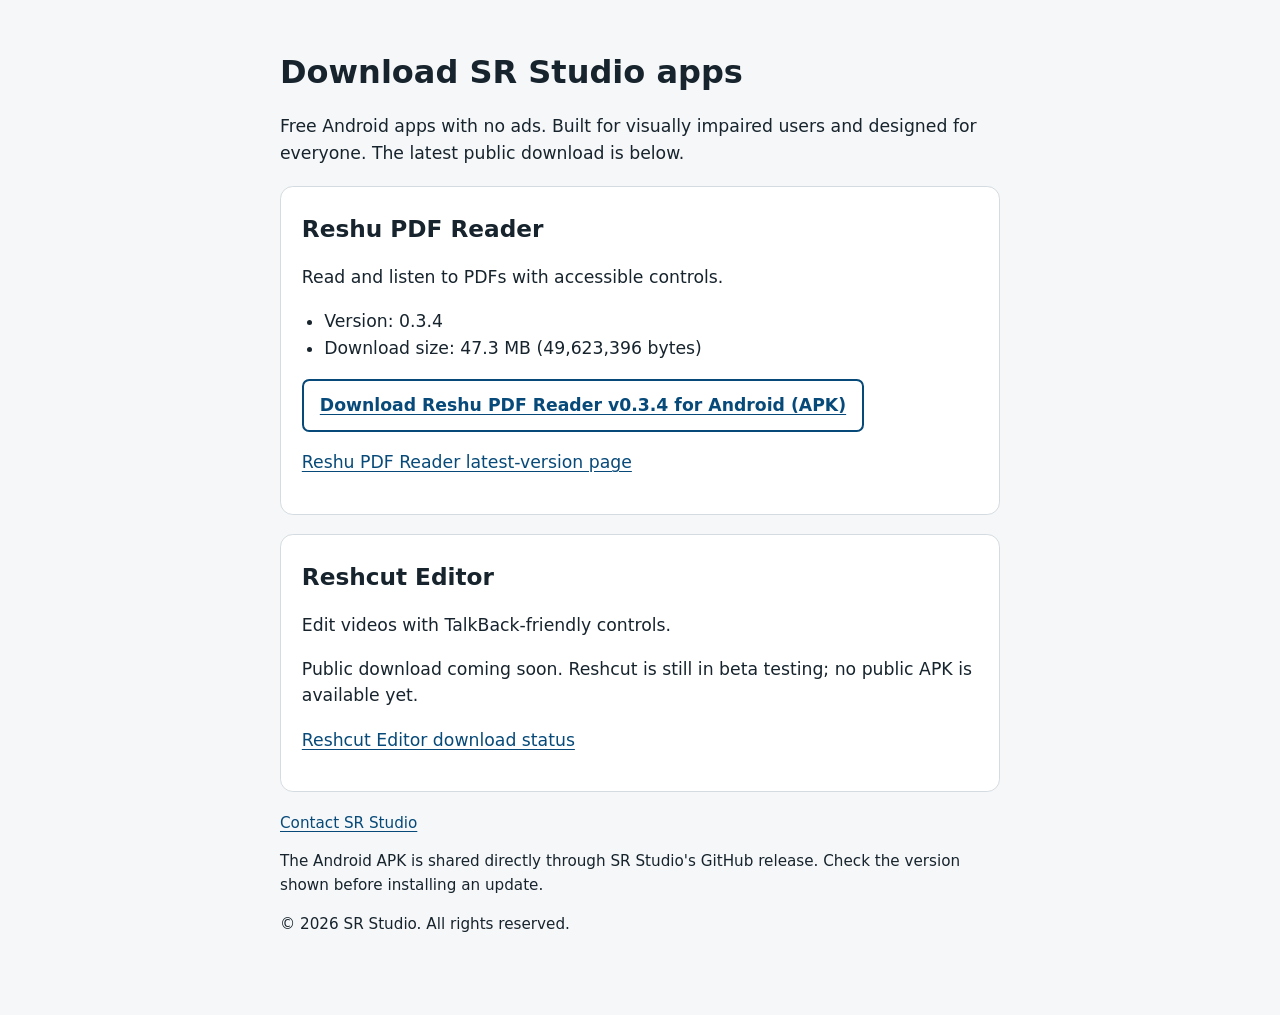
==== index.html @ 8aa0f595 "Match public hub Reshu download to promoted v0.3.4" ====
<!doctype html>
<html lang="en">
<head>
  <meta charset="utf-8">
  <meta name="viewport" content="width=device-width, initial-scale=1">
  <meta name="description" content="Download the latest SR Studio Android apps. Free, ad-free, and made for visually impaired and sighted people.">
  <title>Download SR Studio apps</title>
  <style>
    :root { color-scheme: light; }
    body { margin: 0; background: #f6f7f8; color: #17242d; font: 1.08rem/1.55 system-ui, sans-serif; }
    main { max-width: 45rem; margin: 0 auto; padding: 2rem 1.2rem 4rem; }
    h1 { font-size: 2rem; line-height: 1.2; }
    h2 { font-size: 1.45rem; line-height: 1.3; }
    section { background: #fff; border: 1px solid #d4dce1; border-radius: .8rem; padding: .5rem 1.3rem 1.3rem; margin: 1.2rem 0; }
    a { color: #074a79; text-underline-offset: .2em; }
    a:focus-visible { outline: 3px solid #075d8e; outline-offset: 4px; }
    .download { display: inline-block; padding: .7rem 1rem; border: 2px solid #074a79; border-radius: .45rem; font-weight: 700; }
    .details { padding-left: 1.4rem; }
    footer { font-size: .95rem; }
  </style>
</head>
<body>
<main>
  <h1>Download SR Studio apps</h1>
  <p>Free Android apps with no ads. Built for visually impaired users and designed for everyone. The latest public download is below.</p>
  <section aria-labelledby="reshu">
    <h2 id="reshu">Reshu PDF Reader</h2>
    <p>Read and listen to PDFs with accessible controls.</p>
    <ul class="details"><li>Version: 0.3.4</li><li>Download size: 47.3 MB (49,623,396 bytes)</li></ul>
    <p><a class="download" href="https://github.com/razashane548-debug/srq-builds/releases/download/reshu-v0.3.4/Reshu-PDF-Reader-v0.3.4.apk">Download Reshu PDF Reader v0.3.4 for Android (APK)</a></p>
    <p><a href="reshu/">Reshu PDF Reader latest-version page</a></p>
  </section>
  <section aria-labelledby="reshcut">
    <h2 id="reshcut">Reshcut Editor</h2>
    <p>Edit videos with TalkBack-friendly controls.</p>
    <p>Public download coming soon. Reshcut is still in beta testing; no public APK is available yet.</p>
    <p><a href="reshcut/">Reshcut Editor download status</a></p>
  </section>
  <footer><p><a href="https://reshminabuild.netlify.app/#contact">Contact SR Studio</a></p><p>The Android APK is shared directly through SR Studio's GitHub release. Check the version shown before installing an update.</p><p>© 2026 SR Studio. All rights reserved.</p></footer>
</main>
</body>
</html>
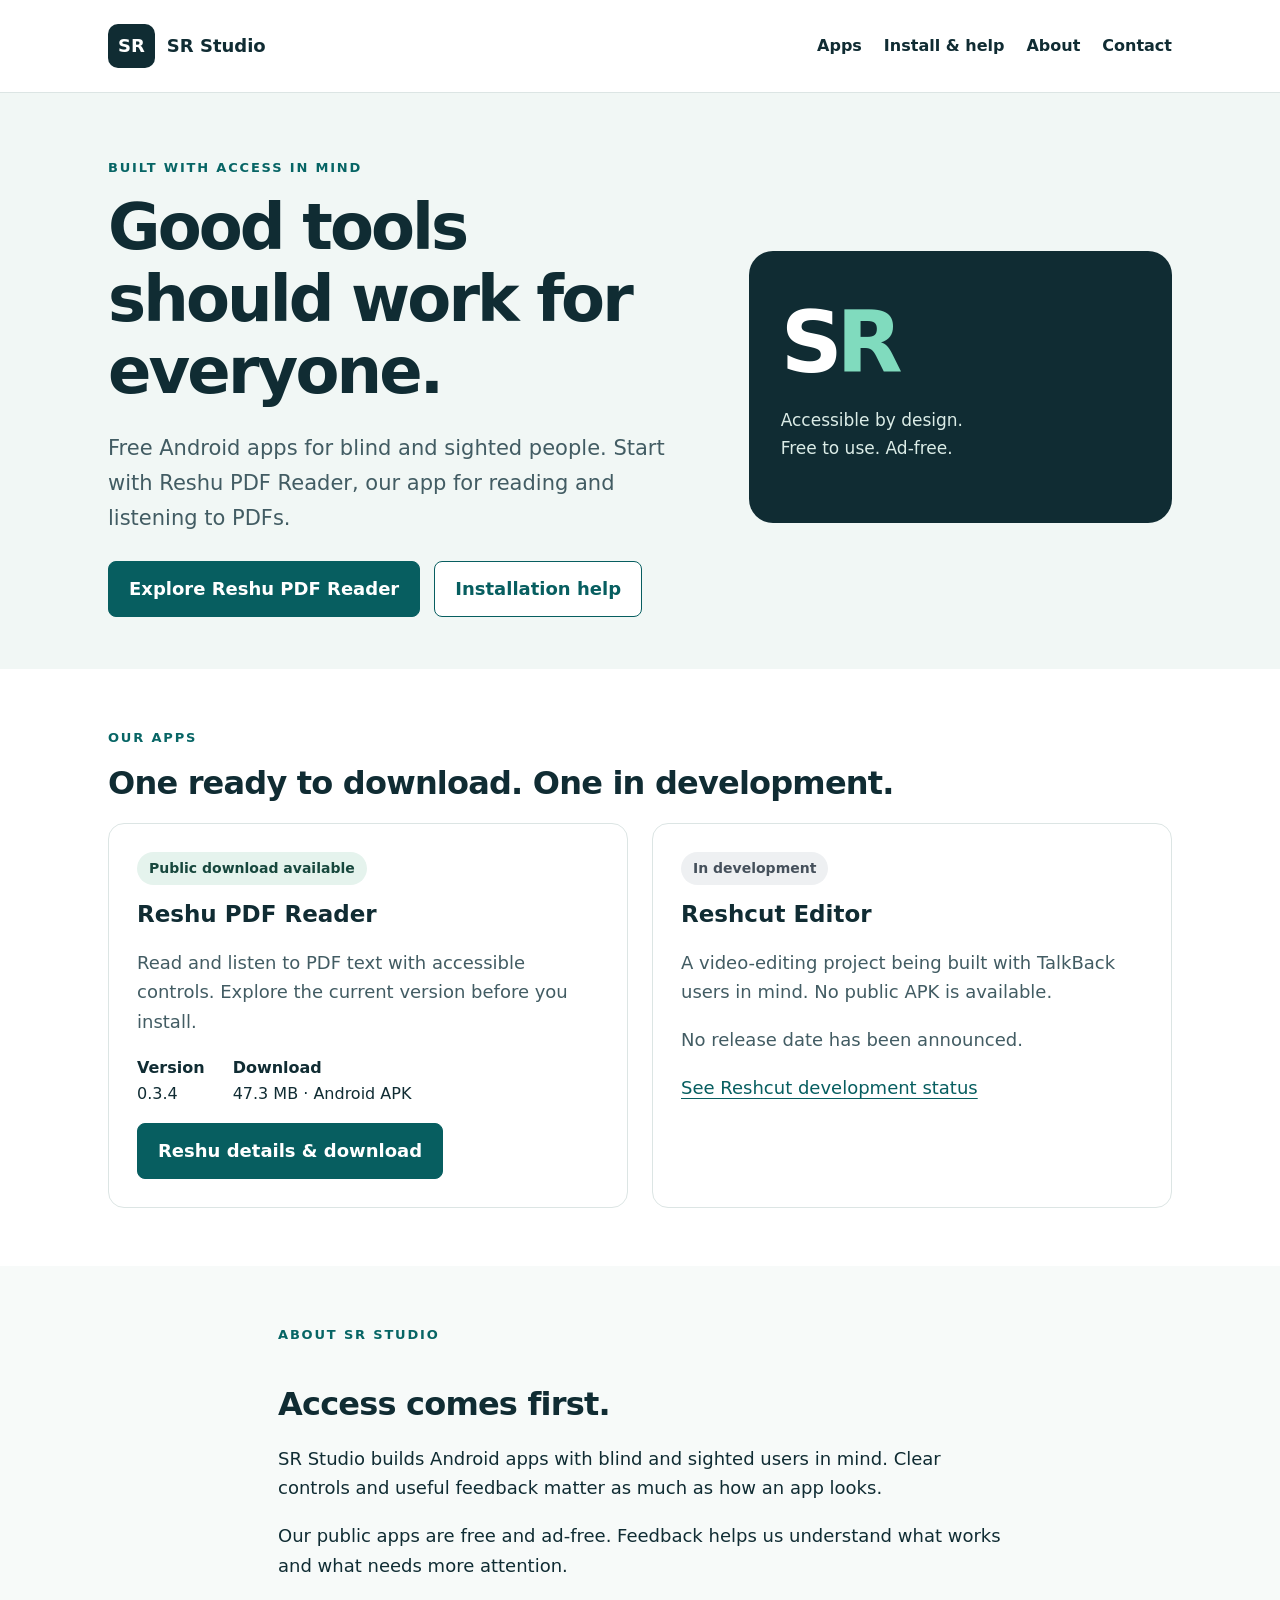
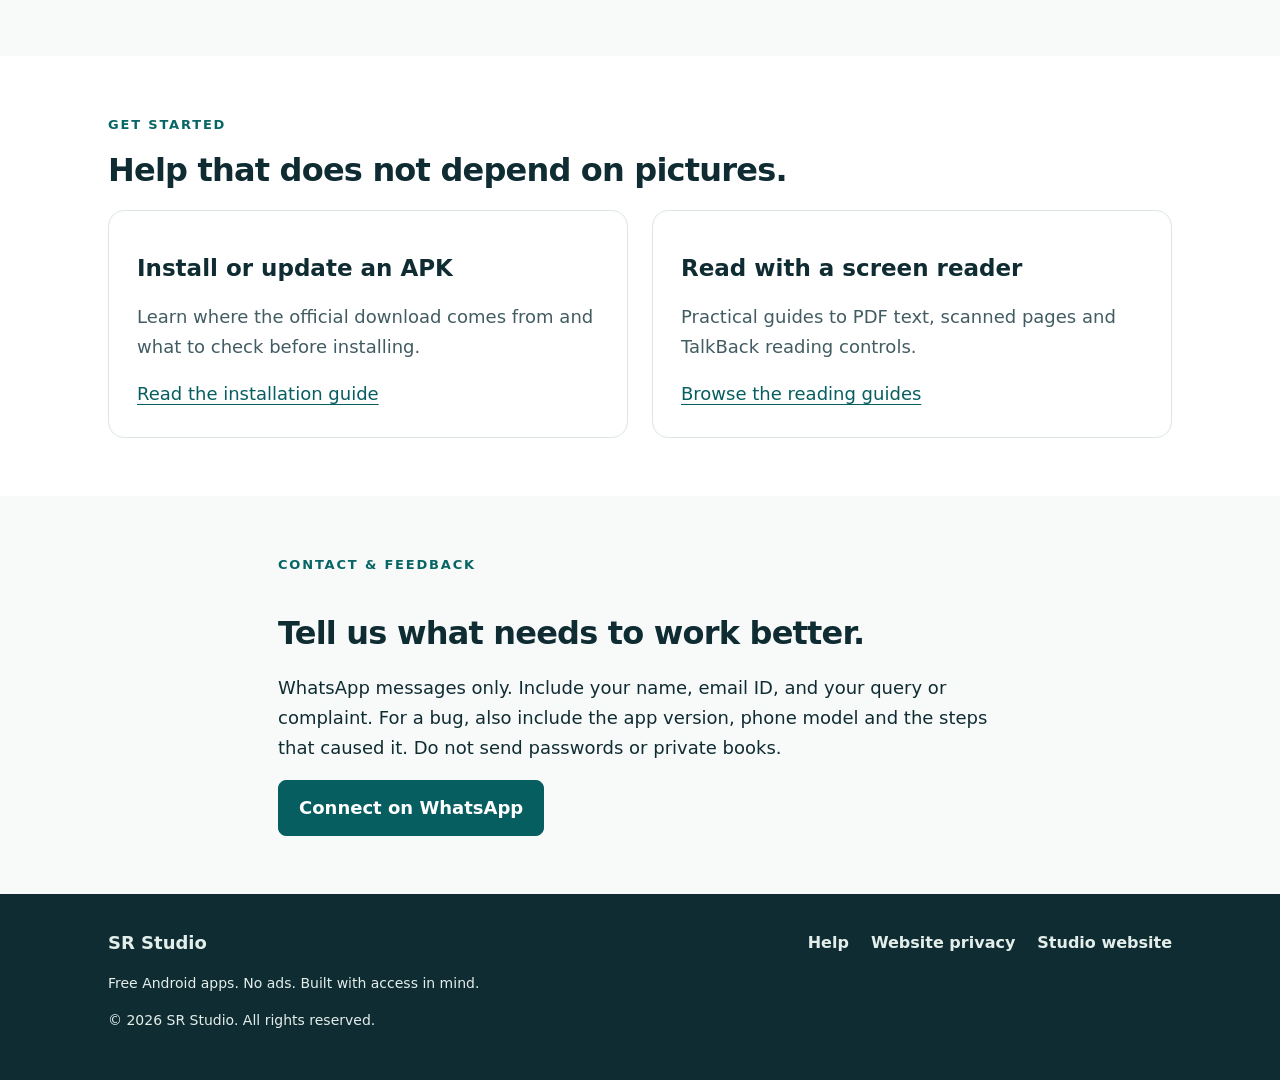
==== commit df6b1e23: "Apply approved accessible SR Studio site redesign; preserve public release metadata" ====
--- a/index.html
+++ b/index.html
@@ -1,42 +1,131 @@
 <!doctype html>
 <html lang="en">
 <head>
-  <meta charset="utf-8">
-  <meta name="viewport" content="width=device-width, initial-scale=1">
-  <meta name="description" content="Download the latest SR Studio Android apps. Free, ad-free, and made for visually impaired and sighted people.">
-  <title>Download SR Studio apps</title>
-  <style>
-    :root { color-scheme: light; }
-    body { margin: 0; background: #f6f7f8; color: #17242d; font: 1.08rem/1.55 system-ui, sans-serif; }
-    main { max-width: 45rem; margin: 0 auto; padding: 2rem 1.2rem 4rem; }
-    h1 { font-size: 2rem; line-height: 1.2; }
-    h2 { font-size: 1.45rem; line-height: 1.3; }
-    section { background: #fff; border: 1px solid #d4dce1; border-radius: .8rem; padding: .5rem 1.3rem 1.3rem; margin: 1.2rem 0; }
-    a { color: #074a79; text-underline-offset: .2em; }
-    a:focus-visible { outline: 3px solid #075d8e; outline-offset: 4px; }
-    .download { display: inline-block; padding: .7rem 1rem; border: 2px solid #074a79; border-radius: .45rem; font-weight: 700; }
-    .details { padding-left: 1.4rem; }
-    footer { font-size: .95rem; }
-  </style>
+<meta charset="utf-8">
+<meta name="viewport" content="width=device-width,initial-scale=1">
+<meta name="theme-color" content="#102c33">
+<title>Accessible Android apps | SR Studio</title>
+<meta name="description" content="Explore Reshu PDF Reader, download public version 0.3.4, and see the development status of Reshcut. Free Android apps from SR Studio.">
+<link rel="canonical" href="https://razashane548-debug.github.io/srq-builds/">
+<meta property="og:type" content="website">
+<meta property="og:site_name" content="SR Studio">
+<meta property="og:title" content="Accessible Android apps">
+<meta property="og:description" content="Explore Reshu PDF Reader, download public version 0.3.4, and see the development status of Reshcut. Free Android apps from SR Studio.">
+<meta property="og:url" content="https://razashane548-debug.github.io/srq-builds/">
+<meta property="og:image" content="https://razashane548-debug.github.io/srq-builds/assets/social.png">
+<meta property="og:image:alt" content="SR Studio: Good tools should work for everyone.">
+<meta name="twitter:card" content="summary_large_image">
+<link rel="icon" href="assets/favicon.svg">
+<link rel="stylesheet" href="assets/site.css">
 </head>
 <body>
-<main>
-  <h1>Download SR Studio apps</h1>
-  <p>Free Android apps with no ads. Built for visually impaired users and designed for everyone. The latest public download is below.</p>
-  <section aria-labelledby="reshu">
-    <h2 id="reshu">Reshu PDF Reader</h2>
-    <p>Read and listen to PDFs with accessible controls.</p>
-    <ul class="details"><li>Version: 0.3.4</li><li>Download size: 47.3 MB (49,623,396 bytes)</li></ul>
-    <p><a class="download" href="https://github.com/razashane548-debug/srq-builds/releases/download/reshu-v0.3.4/Reshu-PDF-Reader-v0.3.4.apk">Download Reshu PDF Reader v0.3.4 for Android (APK)</a></p>
-    <p><a href="reshu/">Reshu PDF Reader latest-version page</a></p>
-  </section>
-  <section aria-labelledby="reshcut">
-    <h2 id="reshcut">Reshcut Editor</h2>
-    <p>Edit videos with TalkBack-friendly controls.</p>
-    <p>Public download coming soon. Reshcut is still in beta testing; no public APK is available yet.</p>
-    <p><a href="reshcut/">Reshcut Editor download status</a></p>
-  </section>
-  <footer><p><a href="https://reshminabuild.netlify.app/#contact">Contact SR Studio</a></p><p>The Android APK is shared directly through SR Studio's GitHub release. Check the version shown before installing an update.</p><p>© 2026 SR Studio. All rights reserved.</p></footer>
+<a class="skip" href="#main">Skip to main content</a>
+<header class="header">
+<div class="wrap bar">
+<a class="brand" href="./" aria-label="SR Studio home">
+<span class="mark" aria-hidden="true">SR</span>SR Studio</a>
+<nav aria-label="Main navigation">
+<a href="./#apps">Apps</a>
+<a href="help/">Install &amp; help</a>
+<a href="./#about">About</a>
+<a href="./#contact">Contact</a>
+</nav>
+</div>
+</header>
+<main id="main">
+<section class="hero">
+<div class="wrap hero-grid">
+<div>
+<p class="eyebrow">Built with access in mind</p>
+<h1>Good tools should work for everyone.</h1>
+<p class="lead">Free Android apps for blind and sighted people. Start with Reshu PDF Reader, our app for reading and listening to PDFs.</p>
+<div class="actions">
+<a class="button primary" href="reshu/">Explore Reshu PDF Reader</a>
+<a class="button secondary" href="help/">Installation help</a>
+</div>
+</div>
+<div class="identity" aria-hidden="true">
+<div class="big">S<span>R</span>
+</div>
+<p>Accessible by design.<br>Free to use. Ad-free.</p>
+</div>
+</div>
+</section>
+<section class="section" id="apps">
+<div class="wrap">
+<p class="eyebrow">Our apps</p>
+<h2>One ready to download. One in development.</h2>
+<div class="grid">
+<article class="card">
+<span class="badge">Public download available</span>
+<h3>Reshu PDF Reader</h3>
+<p>Read and listen to PDF text with accessible controls. Explore the current version before you install.</p>
+<ul class="facts">
+<li>
+<strong>Version</strong>0.3.4</li>
+<li>
+<strong>Download</strong>47.3 MB · Android APK</li>
+</ul>
+<a class="button primary" href="reshu/">Reshu details &amp; download</a>
+</article>
+<article class="card">
+<span class="badge neutral">In development</span>
+<h3>Reshcut Editor</h3>
+<p>A video-editing project being built with TalkBack users in mind. No public APK is available.</p>
+<p>No release date has been announced.</p>
+<a href="reshcut/">See Reshcut development status</a>
+</article>
+</div>
+</div>
+</section>
+<section class="section soft" id="about">
+<div class="wrap prose">
+<p class="eyebrow">About SR Studio</p>
+<h2>Access comes first.</h2>
+<p>SR Studio builds Android apps with blind and sighted users in mind. Clear controls and useful feedback matter as much as how an app looks.</p>
+<p>Our public apps are free and ad-free. Feedback helps us understand what works and what needs more attention.</p>
+</div>
+</section>
+<section class="section">
+<div class="wrap">
+<p class="eyebrow">Get started</p>
+<h2>Help that does not depend on pictures.</h2>
+<div class="grid">
+<article class="card">
+<h3>Install or update an APK</h3>
+<p>Learn where the official download comes from and what to check before installing.</p>
+<a href="help/">Read the installation guide</a>
+</article>
+<article class="card">
+<h3>Read with a screen reader</h3>
+<p>Practical guides to PDF text, scanned pages and TalkBack reading controls.</p>
+<a href="https://reshminabuild.netlify.app/#guides">Browse the reading guides</a>
+</article>
+</div>
+</div>
+</section>
+<section class="section soft" id="contact">
+<div class="wrap prose">
+<p class="eyebrow">Contact &amp; feedback</p>
+<h2>Tell us what needs to work better.</h2>
+<p>WhatsApp messages only. Include your name, email ID, and your query or complaint. For a bug, also include the app version, phone model and the steps that caused it. Do not send passwords or private books.</p>
+<a class="button primary" href="https://wa.me/919905969935">Connect on WhatsApp</a>
+</div>
+</section>
 </main>
+<footer class="footer">
+<div class="wrap">
+<div class="bar">
+<strong>SR Studio</strong>
+<nav aria-label="Footer navigation">
+<a href="help/">Help</a>
+<a href="privacy/">Website privacy</a>
+<a href="https://reshminabuild.netlify.app/">Studio website</a>
+</nav>
+</div>
+<p>Free Android apps. No ads. Built with access in mind.</p>
+<p>© 2026 SR Studio. All rights reserved.</p>
+</div>
+</footer>
 </body>
-</html>
+</html>
--- a/assets/site.css
+++ b/assets/site.css
@@ -0,0 +1 @@
+*{box-sizing:border-box}html{scroll-behavior:smooth}body{margin:0;background:#fff;color:#102c33;font:18px/1.65 system-ui,sans-serif}a{color:#075e60;text-underline-offset:4px}a:hover{text-decoration-thickness:2px}a:focus-visible,button:focus-visible,summary:focus-visible{outline:3px solid #a34d00;outline-offset:4px}.skip{position:absolute;top:-100px;left:12px;background:white;padding:12px;z-index:10}.skip:focus{top:8px}.wrap{max-width:1120px;margin:auto;padding:0 28px}.header{border-bottom:1px solid #dce5e4}.bar{display:flex;justify-content:space-between;align-items:center;gap:24px;min-height:92px;flex-wrap:wrap;padding-top:18px;padding-bottom:18px}.brand{font-weight:800;text-decoration:none;color:#102c33;display:flex;align-items:center;gap:12px}.mark{background:#102c33;color:white;border-radius:10px;padding:7px 10px}nav{display:flex;gap:22px;flex-wrap:wrap}nav a{font-size:16px;font-weight:650;text-decoration:none;color:#102c33}.hero{padding:64px 0 52px;background:#f1f7f5}.hero-grid{display:grid;grid-template-columns:1.4fr 1fr;gap:48px;align-items:center}.eyebrow{color:#076565;font-size:13px;font-weight:750;letter-spacing:.14em;text-transform:uppercase;margin:0 0 14px}h1{font-size:clamp(36px,5vw,64px);line-height:1.12;letter-spacing:-.045em;margin:0 0 24px;max-width:760px}h2{font-size:32px;line-height:1.25;letter-spacing:-.025em;margin:0 0 20px}h3{font-size:23px;line-height:1.35;margin:14px 0}.lead{font-size:21px;color:#425c63;max-width:700px}.actions{display:flex;flex-wrap:wrap;gap:14px;align-items:center;margin-top:26px}.button{display:inline-flex;align-items:center;justify-content:center;min-height:48px;padding:12px 20px;border-radius:8px;border:1px solid #075e60;font-weight:700;text-decoration:none}.primary{background:#075e60;color:#fff}.secondary{background:#fff;color:#075e60}.badge{display:inline-block;background:#e5f3ed;color:#17473d;border-radius:30px;padding:5px 12px;font-size:14px;font-weight:650}.badge.neutral{background:#eef0f2;color:#45505b}.identity{background:#102c33;border-radius:24px;padding:44px 32px;color:white}.identity .big{font-size:86px;font-weight:850;letter-spacing:-.07em;line-height:1.1}.identity .big span{color:#80dbbe}.identity p{font-size:17px;color:#dbece7}.section{padding:58px 0}.soft{background:#f7faf9}.grid{display:grid;grid-template-columns:1fr 1fr;gap:24px}.card{border:1px solid #dce5e4;border-radius:16px;padding:28px;background:white}.card p{color:#425c63}.facts{display:flex;flex-wrap:wrap;gap:14px 28px;padding:0;list-style:none;font-size:16px}.facts strong{display:block;color:#102c33}.fine{font-size:15px;color:#4b6269}.note{border-left:4px solid #075e60;background:#f1f7f5;padding:16px 20px}.prose{max-width:780px}.prose h2{margin-top:38px}.steps li{margin-bottom:16px}.faq details{border-bottom:1px solid #dce5e4;padding:18px 0}.faq summary{cursor:pointer;font-weight:650;min-height:44px}.footer{background:#102c33;color:#e3eeea;padding:34px 0}.footer a{color:#e3eeea}.footer .bar{min-height:0;padding:0}.footer p{font-size:14px}.link-list li{margin:12px 0}@media(max-width:700px){.wrap{padding:0 20px}.bar{gap:18px}nav{gap:12px 18px}.hero{padding:40px 0}.hero-grid,.grid{grid-template-columns:1fr;gap:24px}.identity{padding:28px}.identity .big{font-size:64px}.section{padding:40px 0}h2{font-size:28px}.lead{font-size:19px}.card{padding:22px}.button{width:100%}.actions{align-items:stretch}nav a{padding:5px 0}}@media(prefers-reduced-motion:reduce){html{scroll-behavior:auto}}
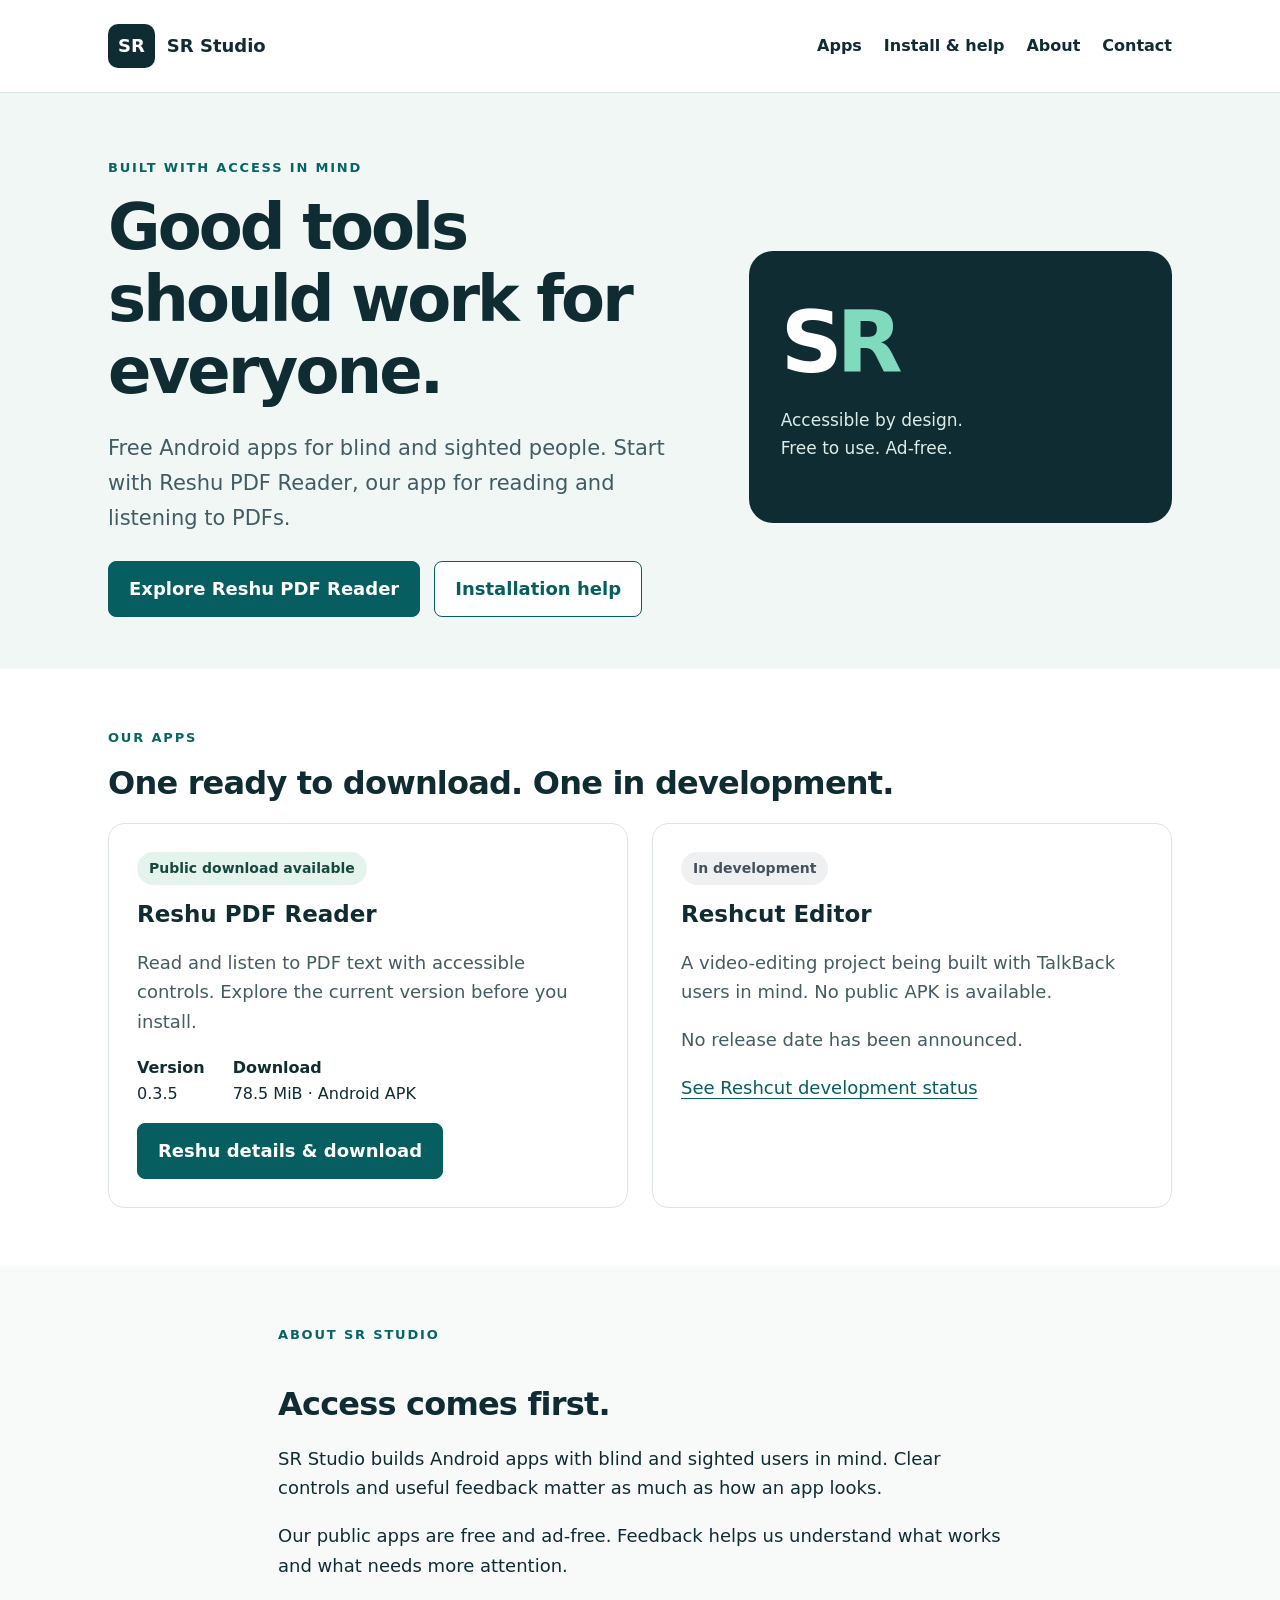
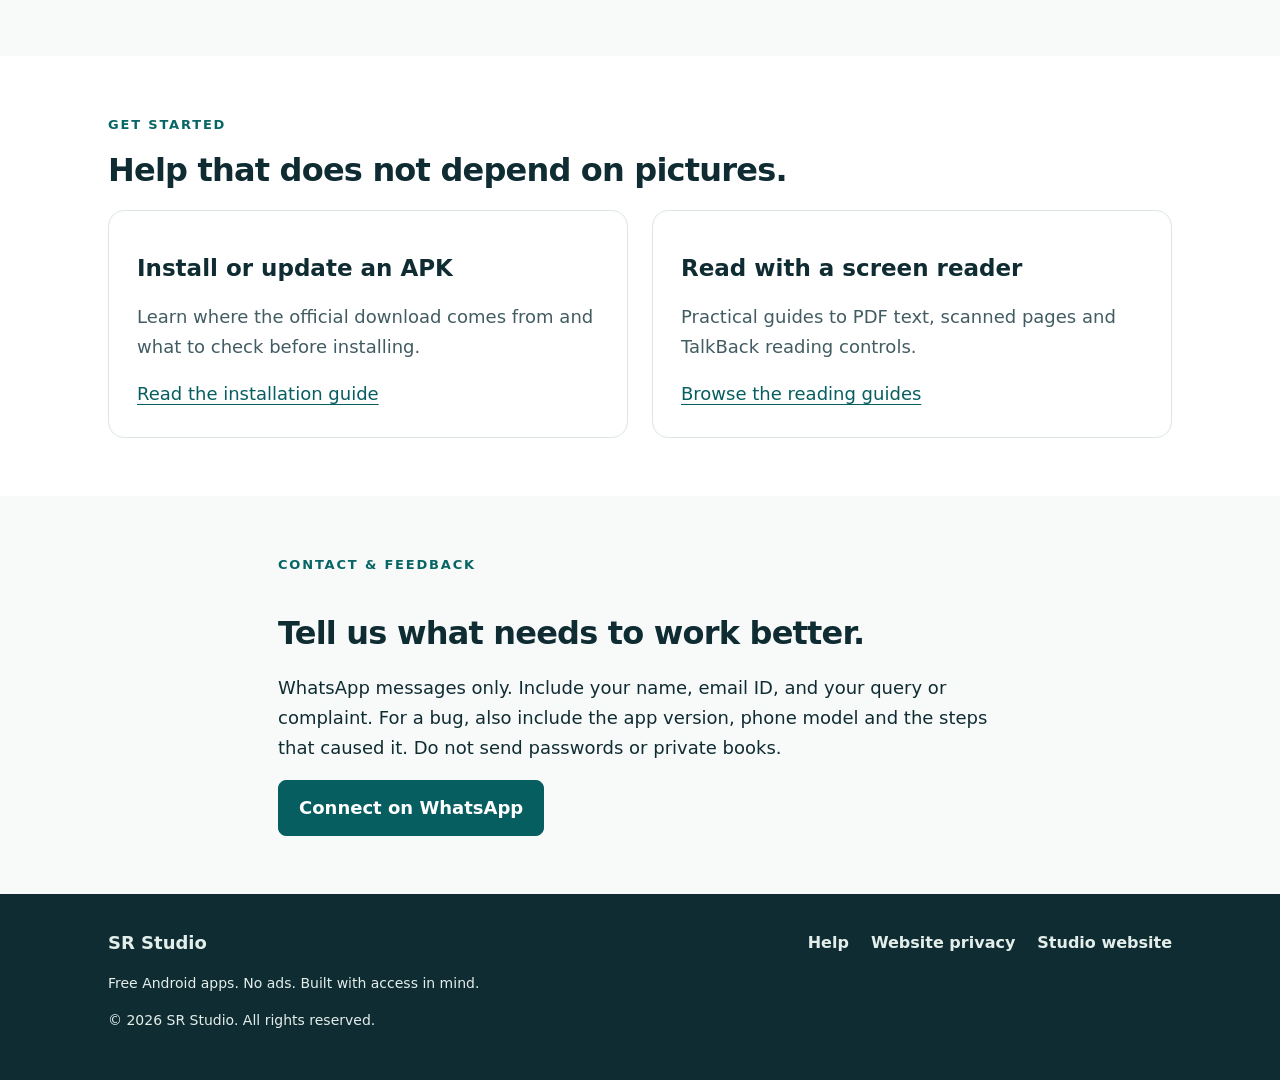
==== commit ec034932: "Update approved Reshu0.3.5 public download and privacy pages" ====
--- a/index.html
+++ b/index.html
@@ -5,12 +5,12 @@
 <meta name="viewport" content="width=device-width,initial-scale=1">
 <meta name="theme-color" content="#102c33">
 <title>Accessible Android apps | SR Studio</title>
-<meta name="description" content="Explore Reshu PDF Reader, download public version 0.3.4, and see the development status of Reshcut. Free Android apps from SR Studio.">
+<meta name="description" content="Explore Reshu PDF Reader, download public version 0.3.5, and see the development status of Reshcut. Free Android apps from SR Studio.">
 <link rel="canonical" href="https://razashane548-debug.github.io/srq-builds/">
 <meta property="og:type" content="website">
 <meta property="og:site_name" content="SR Studio">
 <meta property="og:title" content="Accessible Android apps">
-<meta property="og:description" content="Explore Reshu PDF Reader, download public version 0.3.4, and see the development status of Reshcut. Free Android apps from SR Studio.">
+<meta property="og:description" content="Explore Reshu PDF Reader, download public version 0.3.5, and see the development status of Reshcut. Free Android apps from SR Studio.">
 <meta property="og:url" content="https://razashane548-debug.github.io/srq-builds/">
 <meta property="og:image" content="https://razashane548-debug.github.io/srq-builds/assets/social.png">
 <meta property="og:image:alt" content="SR Studio: Good tools should work for everyone.">
@@ -62,9 +62,9 @@
 <p>Read and listen to PDF text with accessible controls. Explore the current version before you install.</p>
 <ul class="facts">
 <li>
-<strong>Version</strong>0.3.4</li>
+<strong>Version</strong>0.3.5</li>
 <li>
-<strong>Download</strong>47.3 MB · Android APK</li>
+<strong>Download</strong>78.5 MiB · Android APK</li>
 </ul>
 <a class="button primary" href="reshu/">Reshu details &amp; download</a>
 </article>
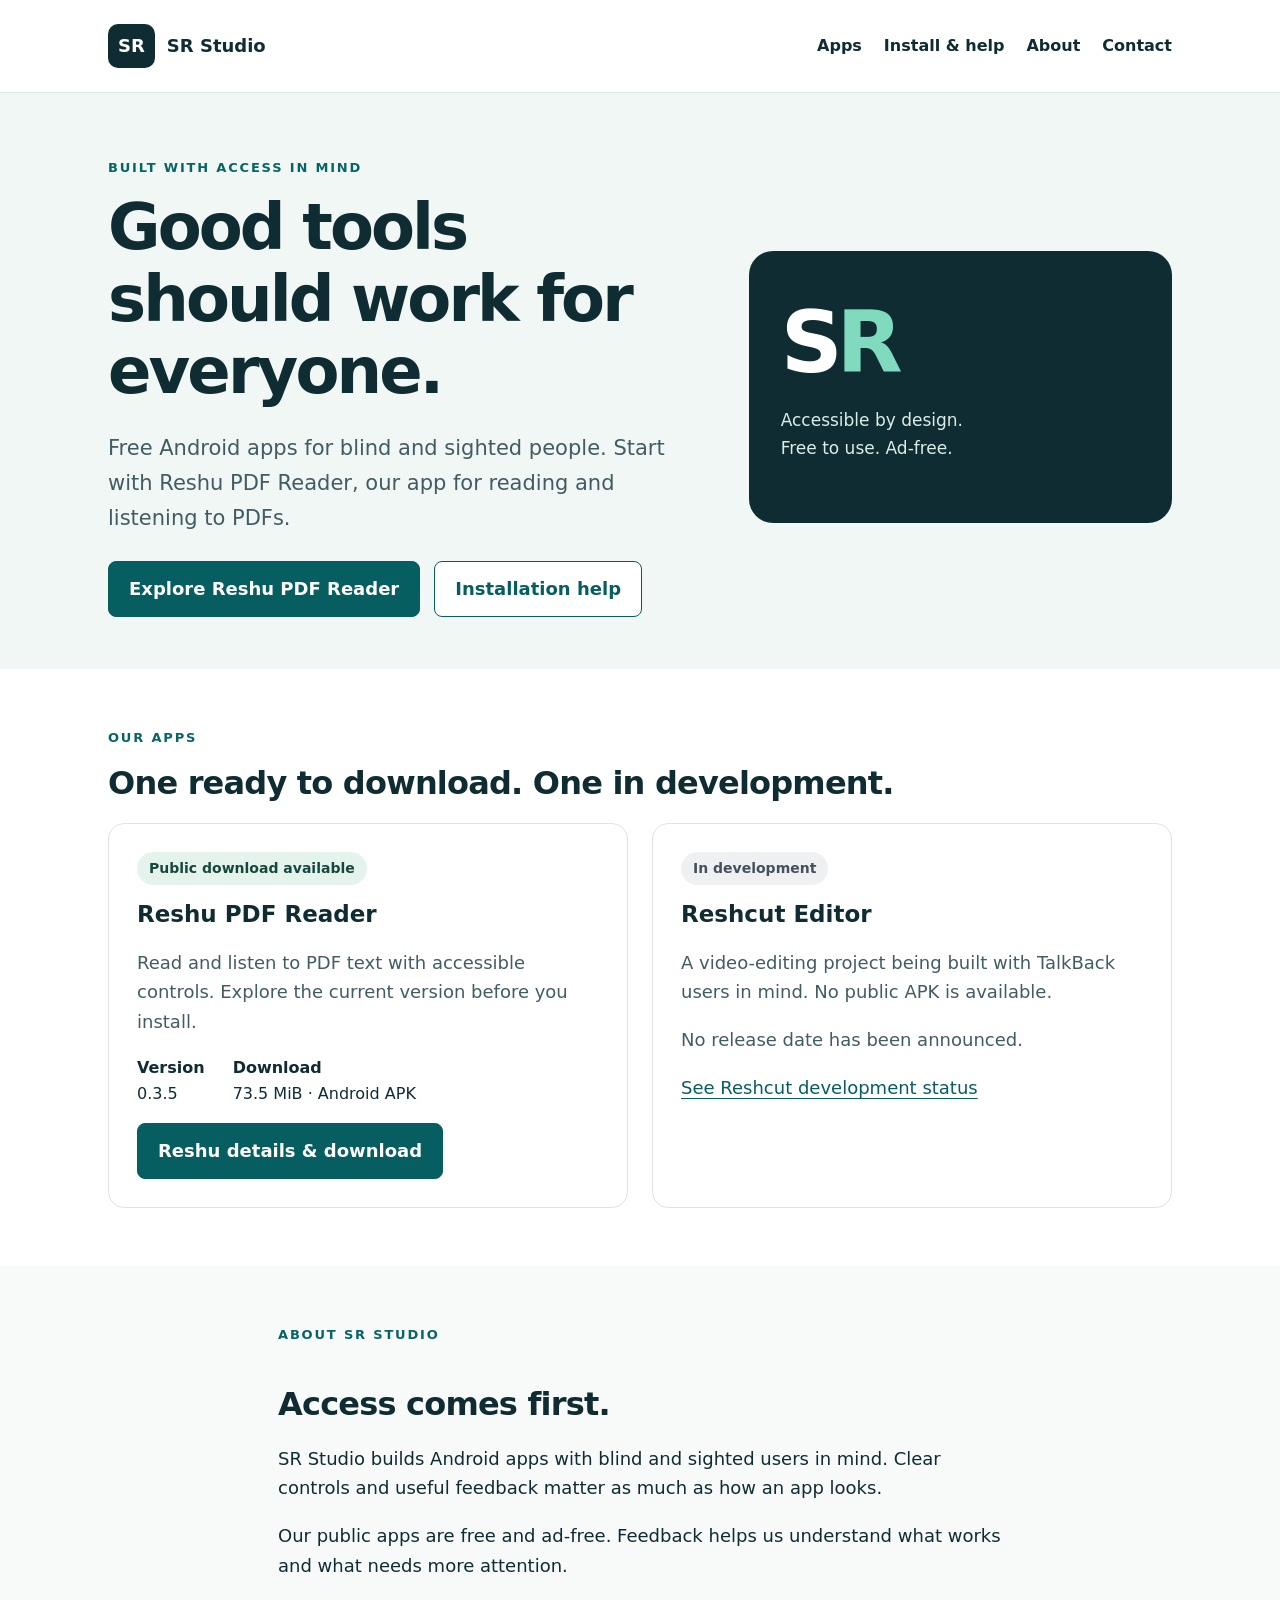
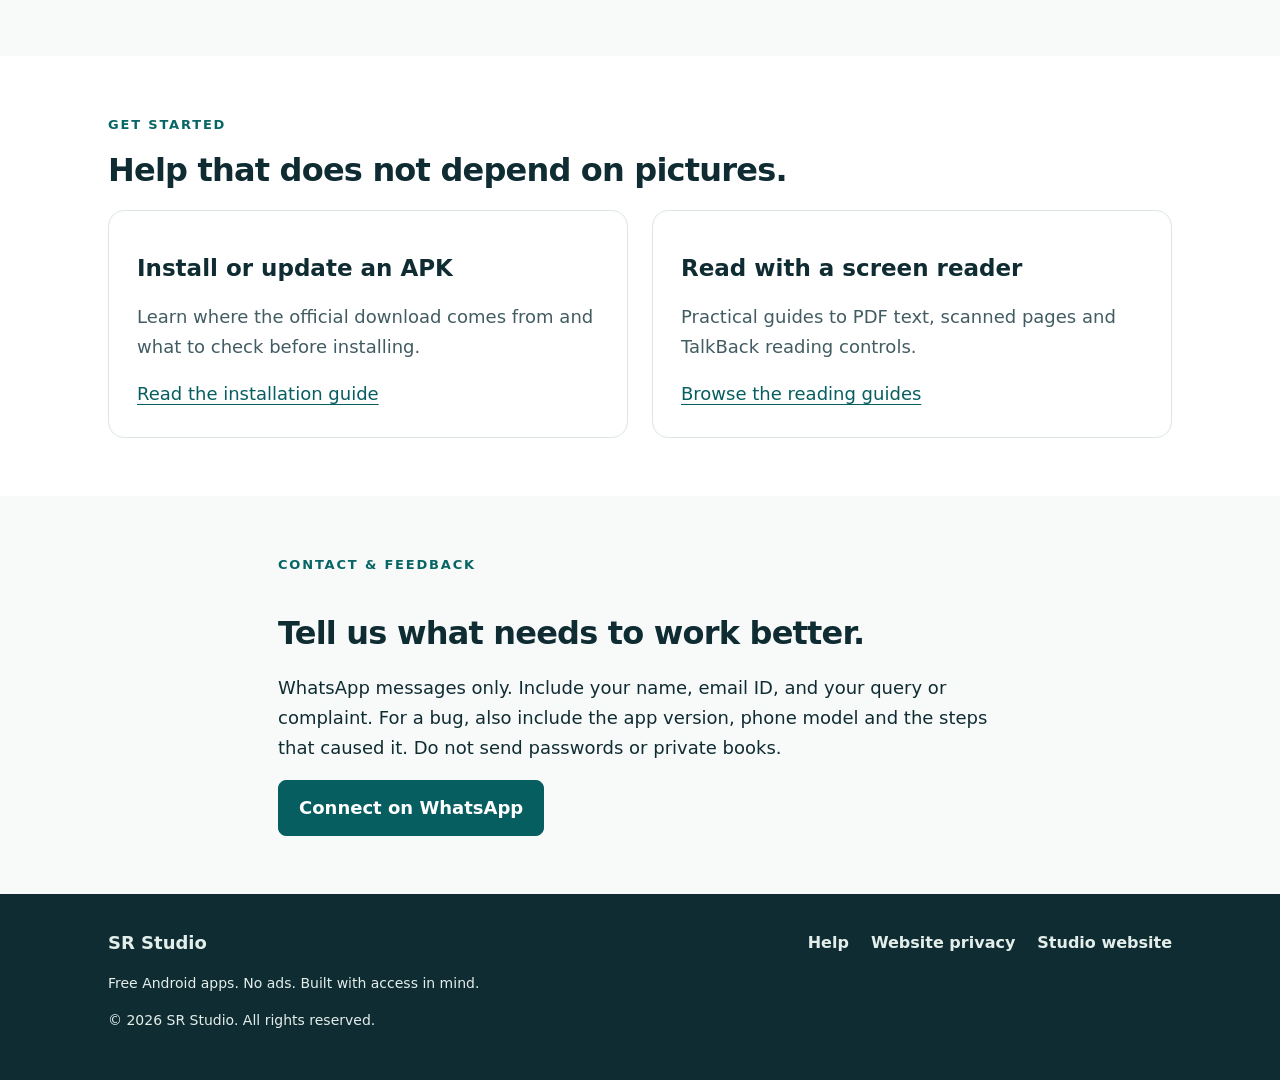
==== commit a62b35ab: "Apply reviewed CSP/referrer hardening and fixed APK size; add private reporting policy" ====
--- a/index.html
+++ b/index.html
@@ -2,6 +2,8 @@
 <html lang="en">
 <head>
 <meta charset="utf-8">
+<meta http-equiv="Content-Security-Policy" content="default-src 'none'; style-src 'self'; img-src 'self'; font-src 'self'; base-uri 'none'; form-action 'none'; object-src 'none'; upgrade-insecure-requests">
+<meta name="referrer" content="no-referrer">
 <meta name="viewport" content="width=device-width,initial-scale=1">
 <meta name="theme-color" content="#102c33">
 <title>Accessible Android apps | SR Studio</title>
@@ -64,7 +66,7 @@
 <li>
 <strong>Version</strong>0.3.5</li>
 <li>
-<strong>Download</strong>78.5 MiB · Android APK</li>
+<strong>Download</strong>73.5 MiB · Android APK</li>
 </ul>
 <a class="button primary" href="reshu/">Reshu details &amp; download</a>
 </article>
--- a/assets/site.css
+++ b/assets/site.css
@@ -1 +1,3 @@
-*{box-sizing:border-box}html{scroll-behavior:smooth}body{margin:0;background:#fff;color:#102c33;font:18px/1.65 system-ui,sans-serif}a{color:#075e60;text-underline-offset:4px}a:hover{text-decoration-thickness:2px}a:focus-visible,button:focus-visible,summary:focus-visible{outline:3px solid #a34d00;outline-offset:4px}.skip{position:absolute;top:-100px;left:12px;background:white;padding:12px;z-index:10}.skip:focus{top:8px}.wrap{max-width:1120px;margin:auto;padding:0 28px}.header{border-bottom:1px solid #dce5e4}.bar{display:flex;justify-content:space-between;align-items:center;gap:24px;min-height:92px;flex-wrap:wrap;padding-top:18px;padding-bottom:18px}.brand{font-weight:800;text-decoration:none;color:#102c33;display:flex;align-items:center;gap:12px}.mark{background:#102c33;color:white;border-radius:10px;padding:7px 10px}nav{display:flex;gap:22px;flex-wrap:wrap}nav a{font-size:16px;font-weight:650;text-decoration:none;color:#102c33}.hero{padding:64px 0 52px;background:#f1f7f5}.hero-grid{display:grid;grid-template-columns:1.4fr 1fr;gap:48px;align-items:center}.eyebrow{color:#076565;font-size:13px;font-weight:750;letter-spacing:.14em;text-transform:uppercase;margin:0 0 14px}h1{font-size:clamp(36px,5vw,64px);line-height:1.12;letter-spacing:-.045em;margin:0 0 24px;max-width:760px}h2{font-size:32px;line-height:1.25;letter-spacing:-.025em;margin:0 0 20px}h3{font-size:23px;line-height:1.35;margin:14px 0}.lead{font-size:21px;color:#425c63;max-width:700px}.actions{display:flex;flex-wrap:wrap;gap:14px;align-items:center;margin-top:26px}.button{display:inline-flex;align-items:center;justify-content:center;min-height:48px;padding:12px 20px;border-radius:8px;border:1px solid #075e60;font-weight:700;text-decoration:none}.primary{background:#075e60;color:#fff}.secondary{background:#fff;color:#075e60}.badge{display:inline-block;background:#e5f3ed;color:#17473d;border-radius:30px;padding:5px 12px;font-size:14px;font-weight:650}.badge.neutral{background:#eef0f2;color:#45505b}.identity{background:#102c33;border-radius:24px;padding:44px 32px;color:white}.identity .big{font-size:86px;font-weight:850;letter-spacing:-.07em;line-height:1.1}.identity .big span{color:#80dbbe}.identity p{font-size:17px;color:#dbece7}.section{padding:58px 0}.soft{background:#f7faf9}.grid{display:grid;grid-template-columns:1fr 1fr;gap:24px}.card{border:1px solid #dce5e4;border-radius:16px;padding:28px;background:white}.card p{color:#425c63}.facts{display:flex;flex-wrap:wrap;gap:14px 28px;padding:0;list-style:none;font-size:16px}.facts strong{display:block;color:#102c33}.fine{font-size:15px;color:#4b6269}.note{border-left:4px solid #075e60;background:#f1f7f5;padding:16px 20px}.prose{max-width:780px}.prose h2{margin-top:38px}.steps li{margin-bottom:16px}.faq details{border-bottom:1px solid #dce5e4;padding:18px 0}.faq summary{cursor:pointer;font-weight:650;min-height:44px}.footer{background:#102c33;color:#e3eeea;padding:34px 0}.footer a{color:#e3eeea}.footer .bar{min-height:0;padding:0}.footer p{font-size:14px}.link-list li{margin:12px 0}@media(max-width:700px){.wrap{padding:0 20px}.bar{gap:18px}nav{gap:12px 18px}.hero{padding:40px 0}.hero-grid,.grid{grid-template-columns:1fr;gap:24px}.identity{padding:28px}.identity .big{font-size:64px}.section{padding:40px 0}h2{font-size:28px}.lead{font-size:19px}.card{padding:22px}.button{width:100%}.actions{align-items:stretch}nav a{padding:5px 0}}@media(prefers-reduced-motion:reduce){html{scroll-behavior:auto}}+*{box-sizing:border-box}html{scroll-behavior:smooth}body{margin:0;background:#fff;color:#102c33;font:18px/1.65 system-ui,sans-serif}a{color:#075e60;text-underline-offset:4px}a:hover{text-decoration-thickness:2px}a:focus-visible,button:focus-visible,summary:focus-visible{outline:3px solid #a34d00;outline-offset:4px}.skip{position:absolute;top:-100px;left:12px;background:white;padding:12px;z-index:10}.skip:focus{top:8px}.wrap{max-width:1120px;margin:auto;padding:0 28px}.header{border-bottom:1px solid #dce5e4}.bar{display:flex;justify-content:space-between;align-items:center;gap:24px;min-height:92px;flex-wrap:wrap;padding-top:18px;padding-bottom:18px}.brand{font-weight:800;text-decoration:none;color:#102c33;display:flex;align-items:center;gap:12px}.mark{background:#102c33;color:white;border-radius:10px;padding:7px 10px}nav{display:flex;gap:22px;flex-wrap:wrap}nav a{font-size:16px;font-weight:650;text-decoration:none;color:#102c33}.hero{padding:64px 0 52px;background:#f1f7f5}.hero-grid{display:grid;grid-template-columns:1.4fr 1fr;gap:48px;align-items:center}.eyebrow{color:#076565;font-size:13px;font-weight:750;letter-spacing:.14em;text-transform:uppercase;margin:0 0 14px}h1{font-size:clamp(36px,5vw,64px);line-height:1.12;letter-spacing:-.045em;margin:0 0 24px;max-width:760px}h2{font-size:32px;line-height:1.25;letter-spacing:-.025em;margin:0 0 20px}h3{font-size:23px;line-height:1.35;margin:14px 0}.lead{font-size:21px;color:#425c63;max-width:700px}.actions{display:flex;flex-wrap:wrap;gap:14px;align-items:center;margin-top:26px}.button{display:inline-flex;align-items:center;justify-content:center;min-height:48px;padding:12px 20px;border-radius:8px;border:1px solid #075e60;font-weight:700;text-decoration:none}.primary{background:#075e60;color:#fff}.secondary{background:#fff;color:#075e60}.badge{display:inline-block;background:#e5f3ed;color:#17473d;border-radius:30px;padding:5px 12px;font-size:14px;font-weight:650}.badge.neutral{background:#eef0f2;color:#45505b}.identity{background:#102c33;border-radius:24px;padding:44px 32px;color:white}.identity .big{font-size:86px;font-weight:850;letter-spacing:-.07em;line-height:1.1}.identity .big span{color:#80dbbe}.identity p{font-size:17px;color:#dbece7}.section{padding:58px 0}.soft{background:#f7faf9}.grid{display:grid;grid-template-columns:1fr 1fr;gap:24px}.card{border:1px solid #dce5e4;border-radius:16px;padding:28px;background:white}.card p{color:#425c63}.facts{display:flex;flex-wrap:wrap;gap:14px 28px;padding:0;list-style:none;font-size:16px}.facts strong{display:block;color:#102c33}.fine{font-size:15px;color:#4b6269}.note{border-left:4px solid #075e60;background:#f1f7f5;padding:16px 20px}.prose{max-width:780px}.prose h2{margin-top:38px}.steps li{margin-bottom:16px}.faq details{border-bottom:1px solid #dce5e4;padding:18px 0}.faq summary{cursor:pointer;font-weight:650;min-height:44px}.footer{background:#102c33;color:#e3eeea;padding:34px 0}.footer a{color:#e3eeea}.footer .bar{min-height:0;padding:0}.footer p{font-size:14px}.link-list li{margin:12px 0}@media(max-width:700px){.wrap{padding:0 20px}.bar{gap:18px}nav{gap:12px 18px}.hero{padding:40px 0}.hero-grid,.grid{grid-template-columns:1fr;gap:24px}.identity{padding:28px}.identity .big{font-size:64px}.section{padding:40px 0}h2{font-size:28px}.lead{font-size:19px}.card{padding:22px}.button{width:100%}.actions{align-items:stretch}nav a{padding:5px 0}}@media(prefers-reduced-motion:reduce){html{scroll-behavior:auto}}
+/* Keep app-title spacing under the script-free content policy. */
+.app-title { margin-top: 20px; }
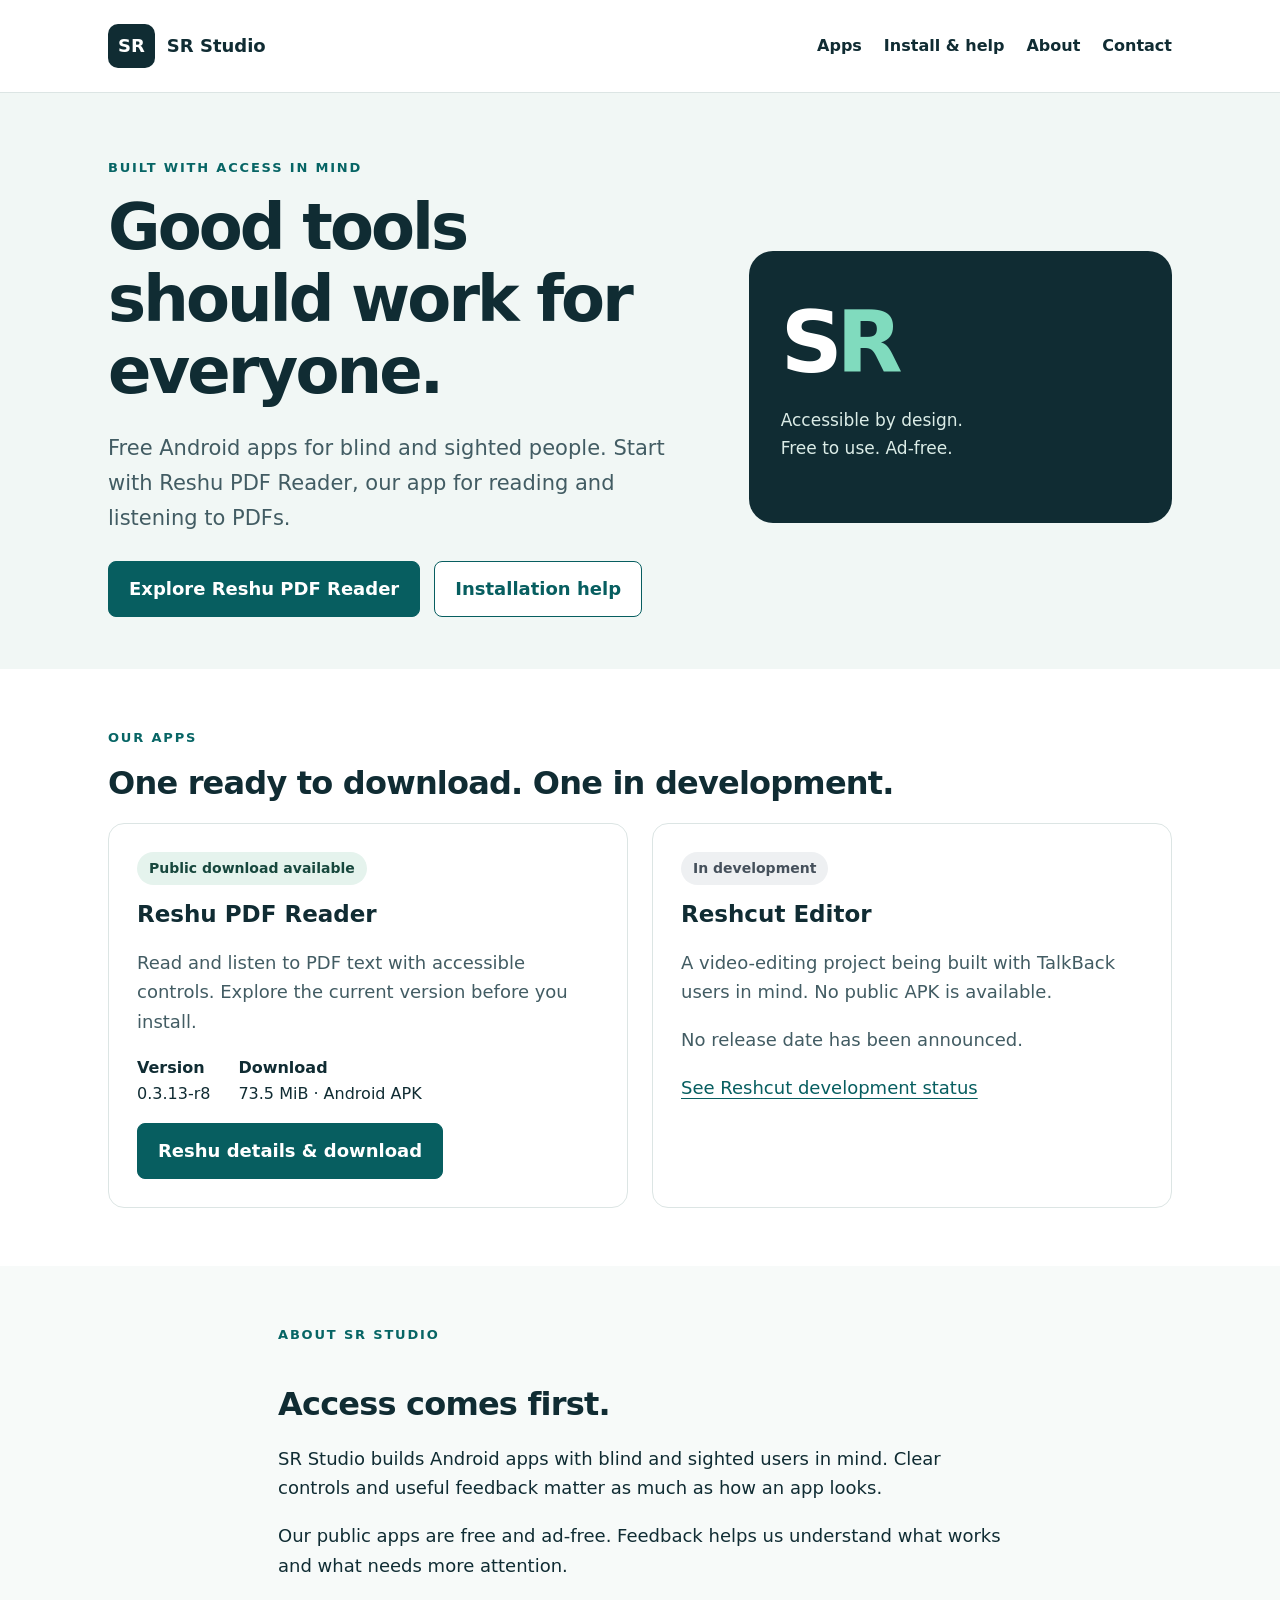
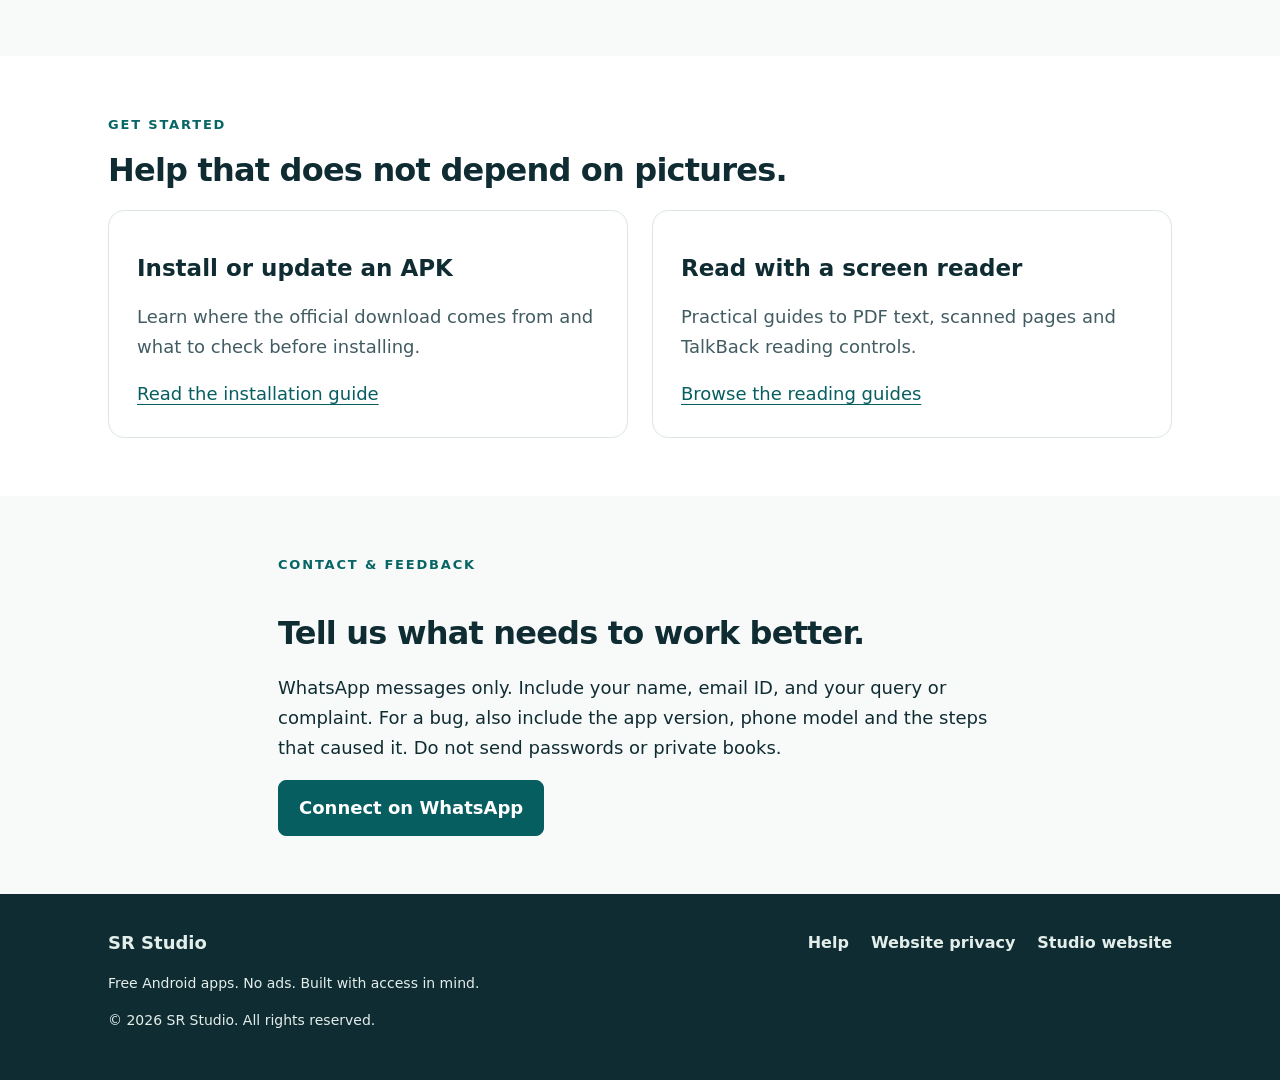
==== commit 3a151e9d: "Update home current public Reshu version to r8" ====
--- a/index.html
+++ b/index.html
@@ -7,12 +7,12 @@
 <meta name="viewport" content="width=device-width,initial-scale=1">
 <meta name="theme-color" content="#102c33">
 <title>Accessible Android apps | SR Studio</title>
-<meta name="description" content="Explore Reshu PDF Reader, download public version 0.3.5, and see the development status of Reshcut. Free Android apps from SR Studio.">
+<meta name="description" content="Explore Reshu PDF Reader, download public version 0.3.13-r8, and see the development status of Reshcut. Free Android apps from SR Studio.">
 <link rel="canonical" href="https://razashane548-debug.github.io/srq-builds/">
 <meta property="og:type" content="website">
 <meta property="og:site_name" content="SR Studio">
 <meta property="og:title" content="Accessible Android apps">
-<meta property="og:description" content="Explore Reshu PDF Reader, download public version 0.3.5, and see the development status of Reshcut. Free Android apps from SR Studio.">
+<meta property="og:description" content="Explore Reshu PDF Reader, download public version 0.3.13-r8, and see the development status of Reshcut. Free Android apps from SR Studio.">
 <meta property="og:url" content="https://razashane548-debug.github.io/srq-builds/">
 <meta property="og:image" content="https://razashane548-debug.github.io/srq-builds/assets/social.png">
 <meta property="og:image:alt" content="SR Studio: Good tools should work for everyone.">
@@ -64,7 +64,7 @@
 <p>Read and listen to PDF text with accessible controls. Explore the current version before you install.</p>
 <ul class="facts">
 <li>
-<strong>Version</strong>0.3.5</li>
+<strong>Version</strong>0.3.13-r8</li>
 <li>
 <strong>Download</strong>73.5 MiB · Android APK</li>
 </ul>
@@ -130,4 +130,4 @@
 </div>
 </footer>
 </body>
-</html>+</html>
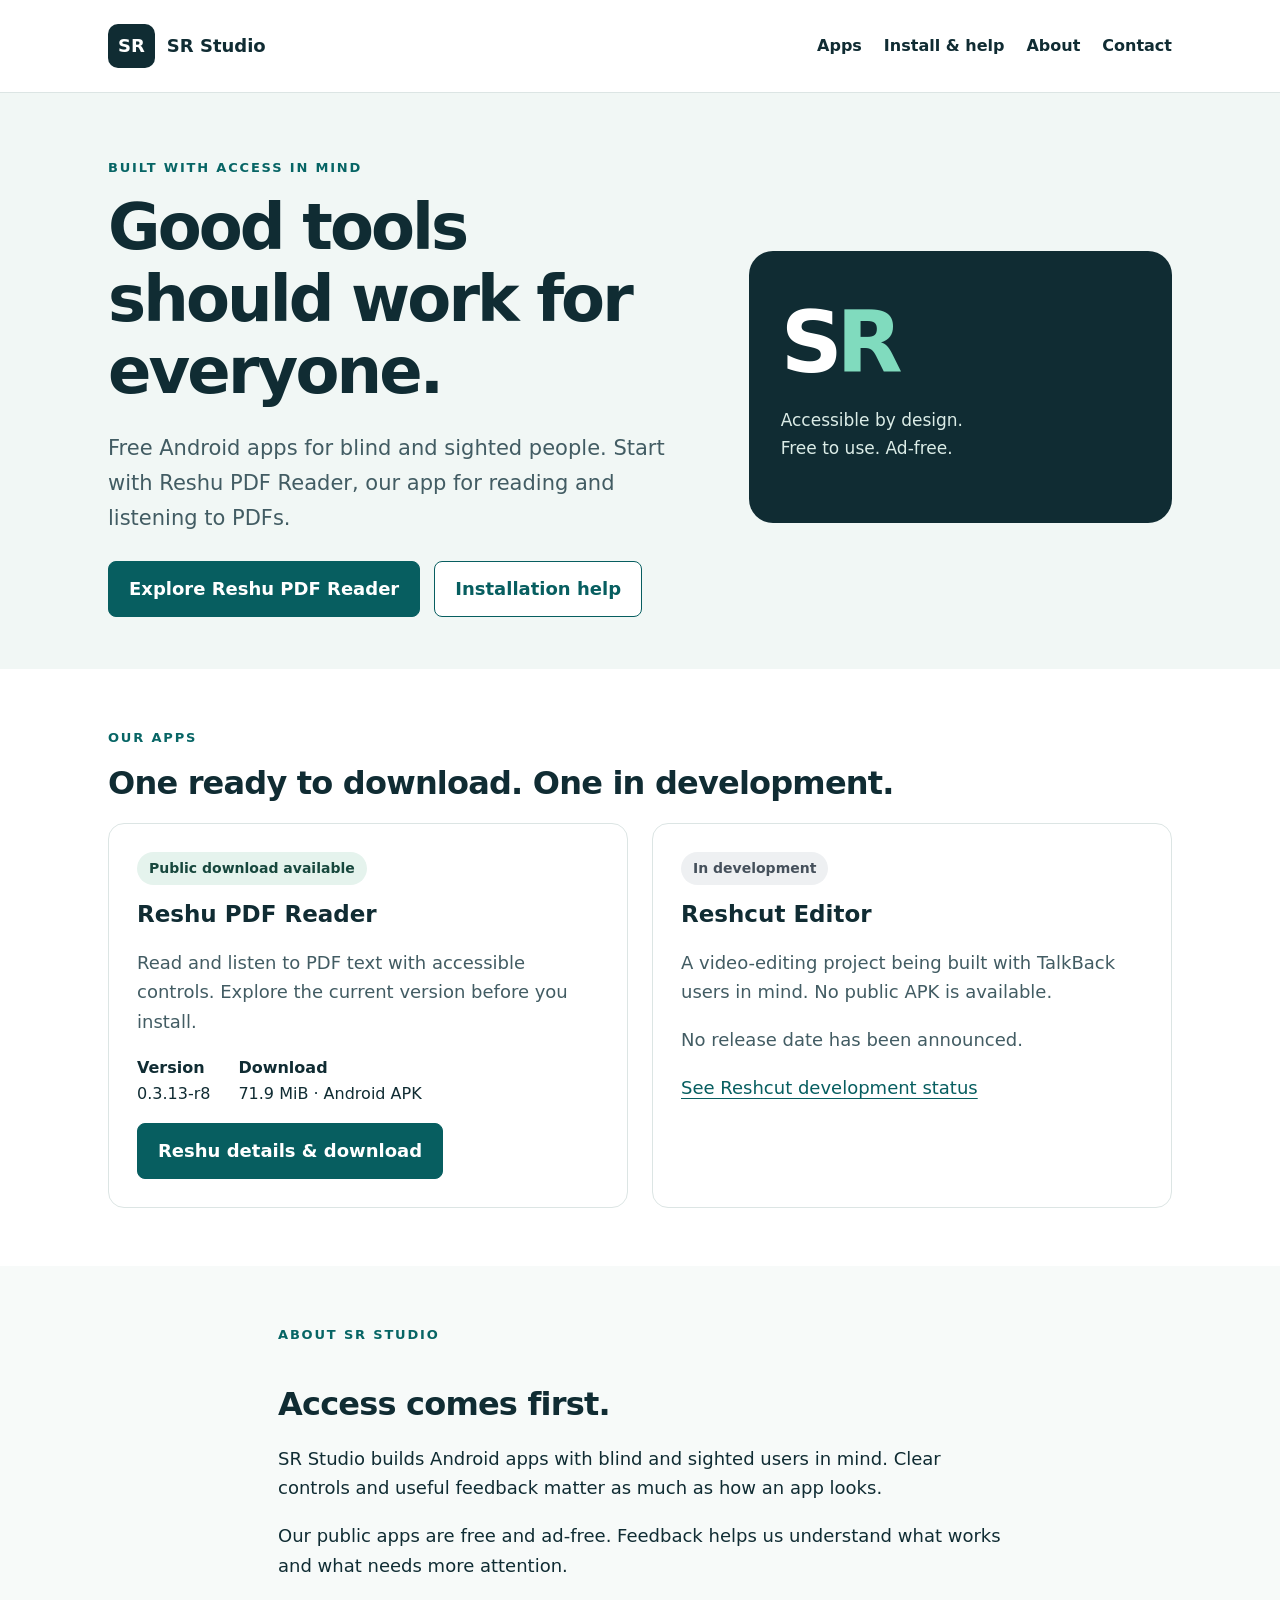
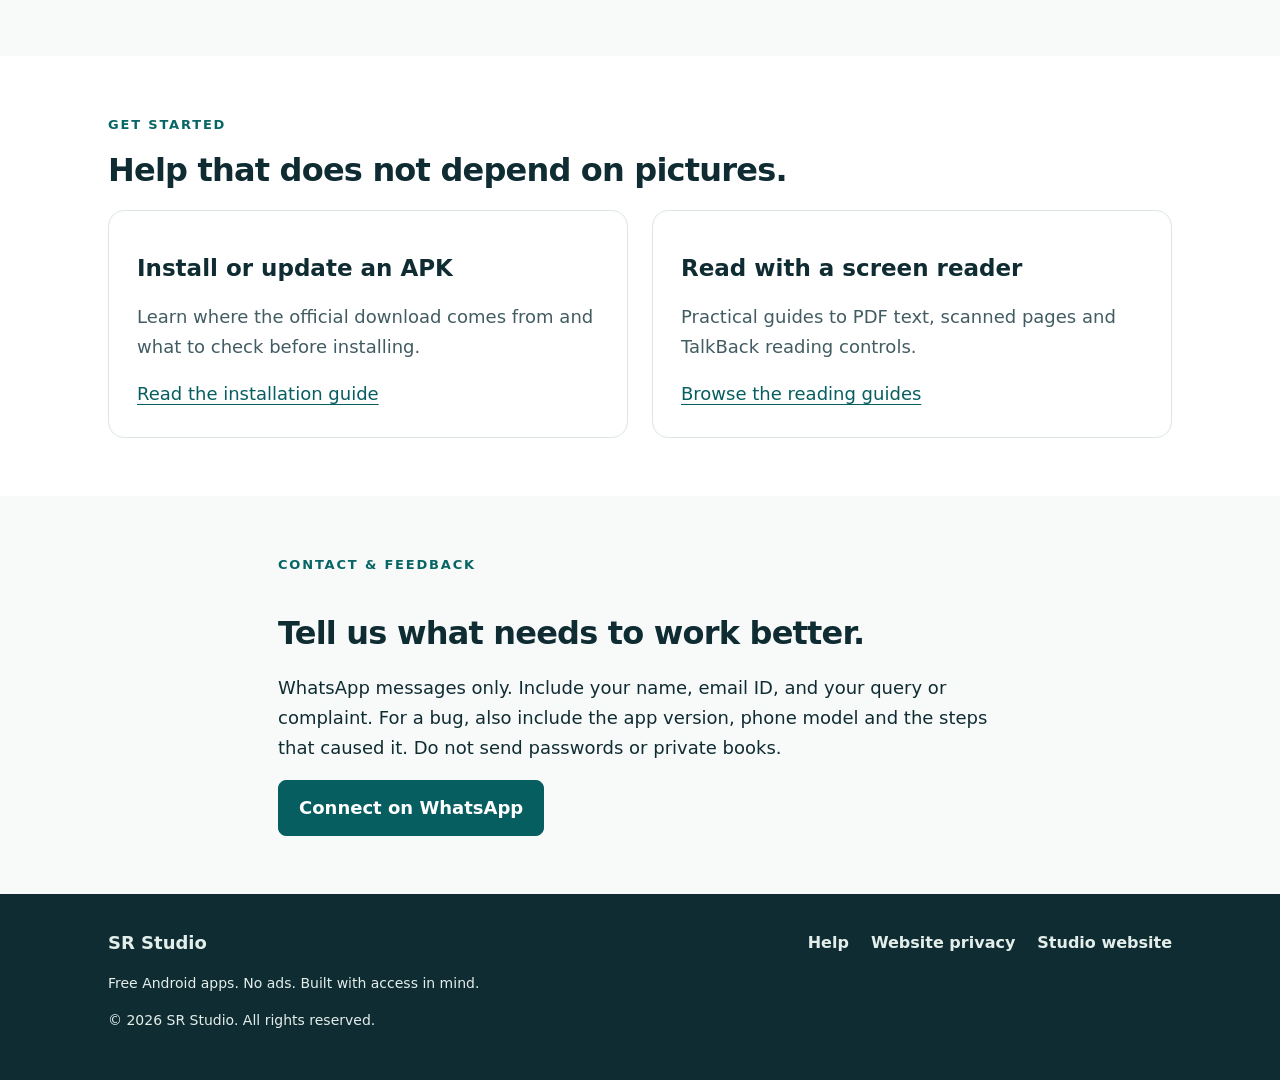
==== commit 0611a25a: "Update home current public Reshu version to r8 Corrected the download size in the index.html file." ====
--- a/index.html
+++ b/index.html
@@ -66,7 +66,7 @@
 <li>
 <strong>Version</strong>0.3.13-r8</li>
 <li>
-<strong>Download</strong>73.5 MiB · Android APK</li>
+<strong>Download</strong>71.9 MiB · Android APK</li>
 </ul>
 <a class="button primary" href="reshu/">Reshu details &amp; download</a>
 </article>
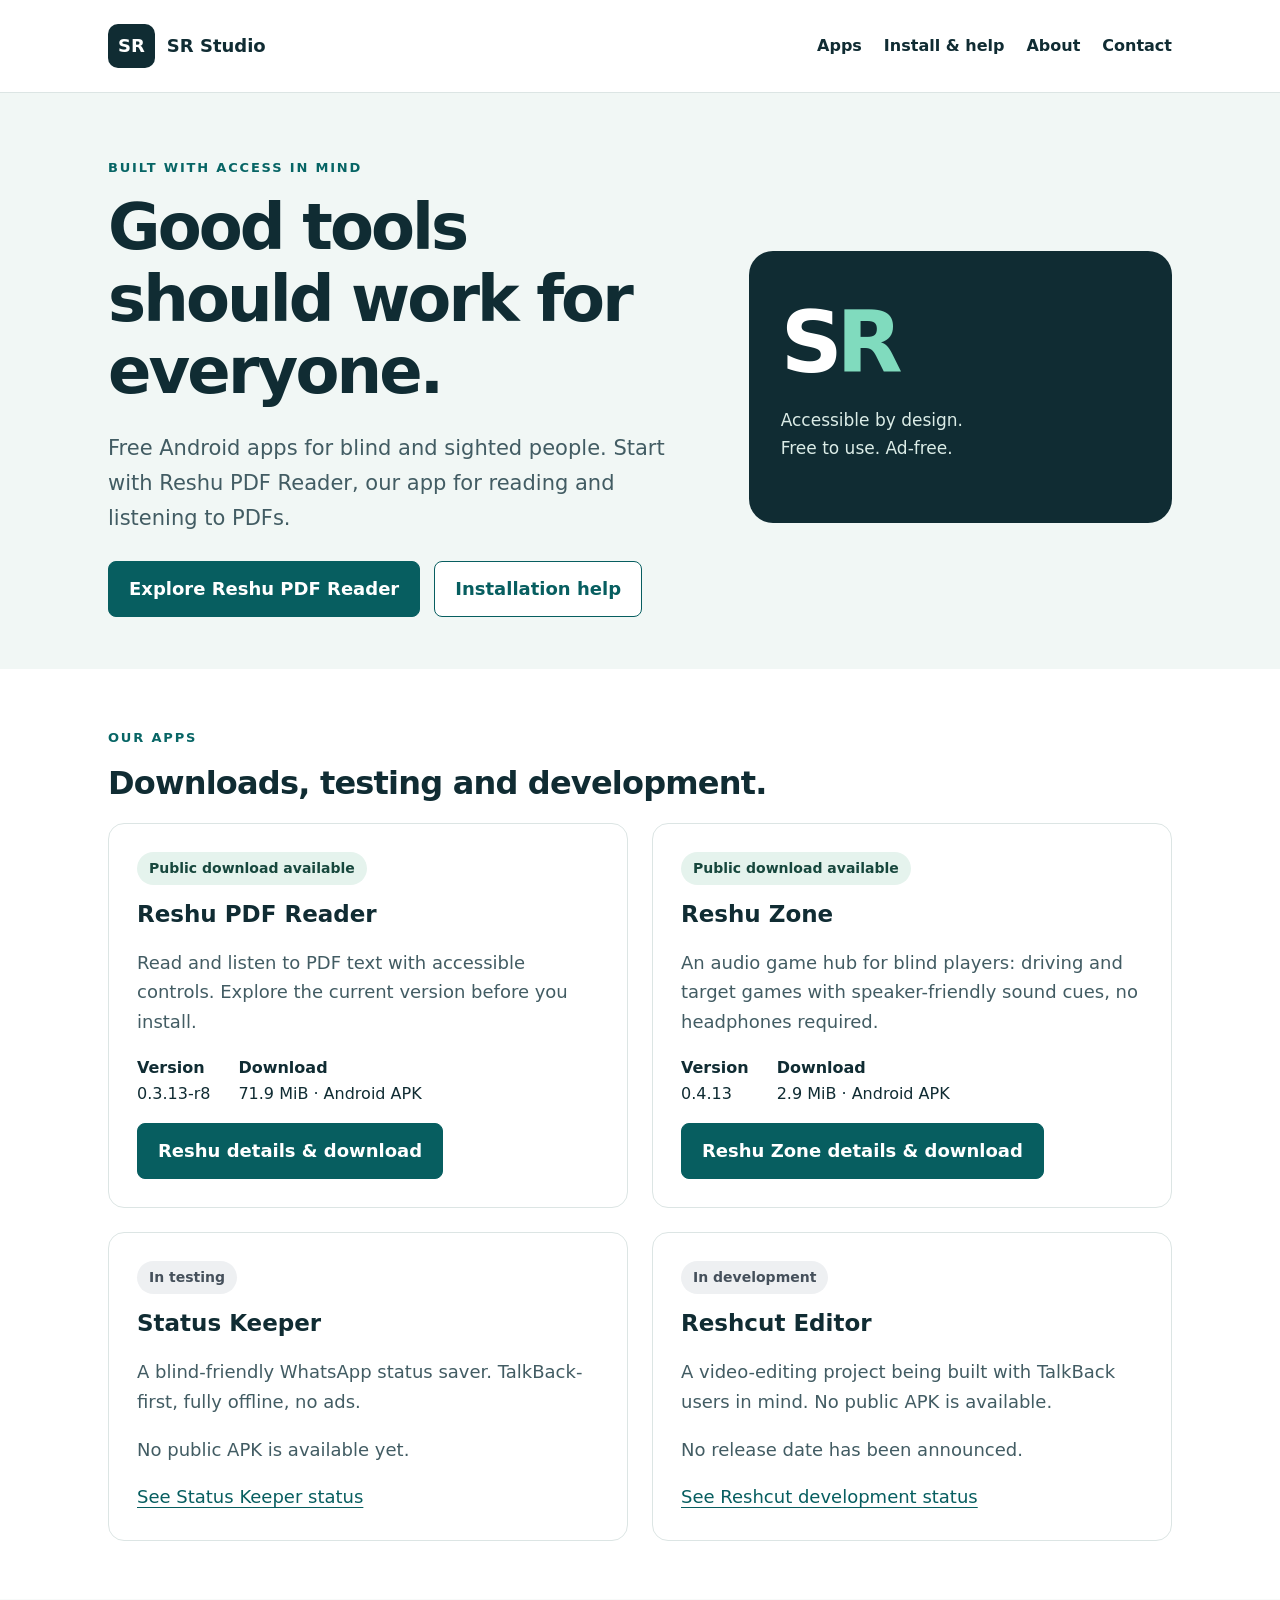
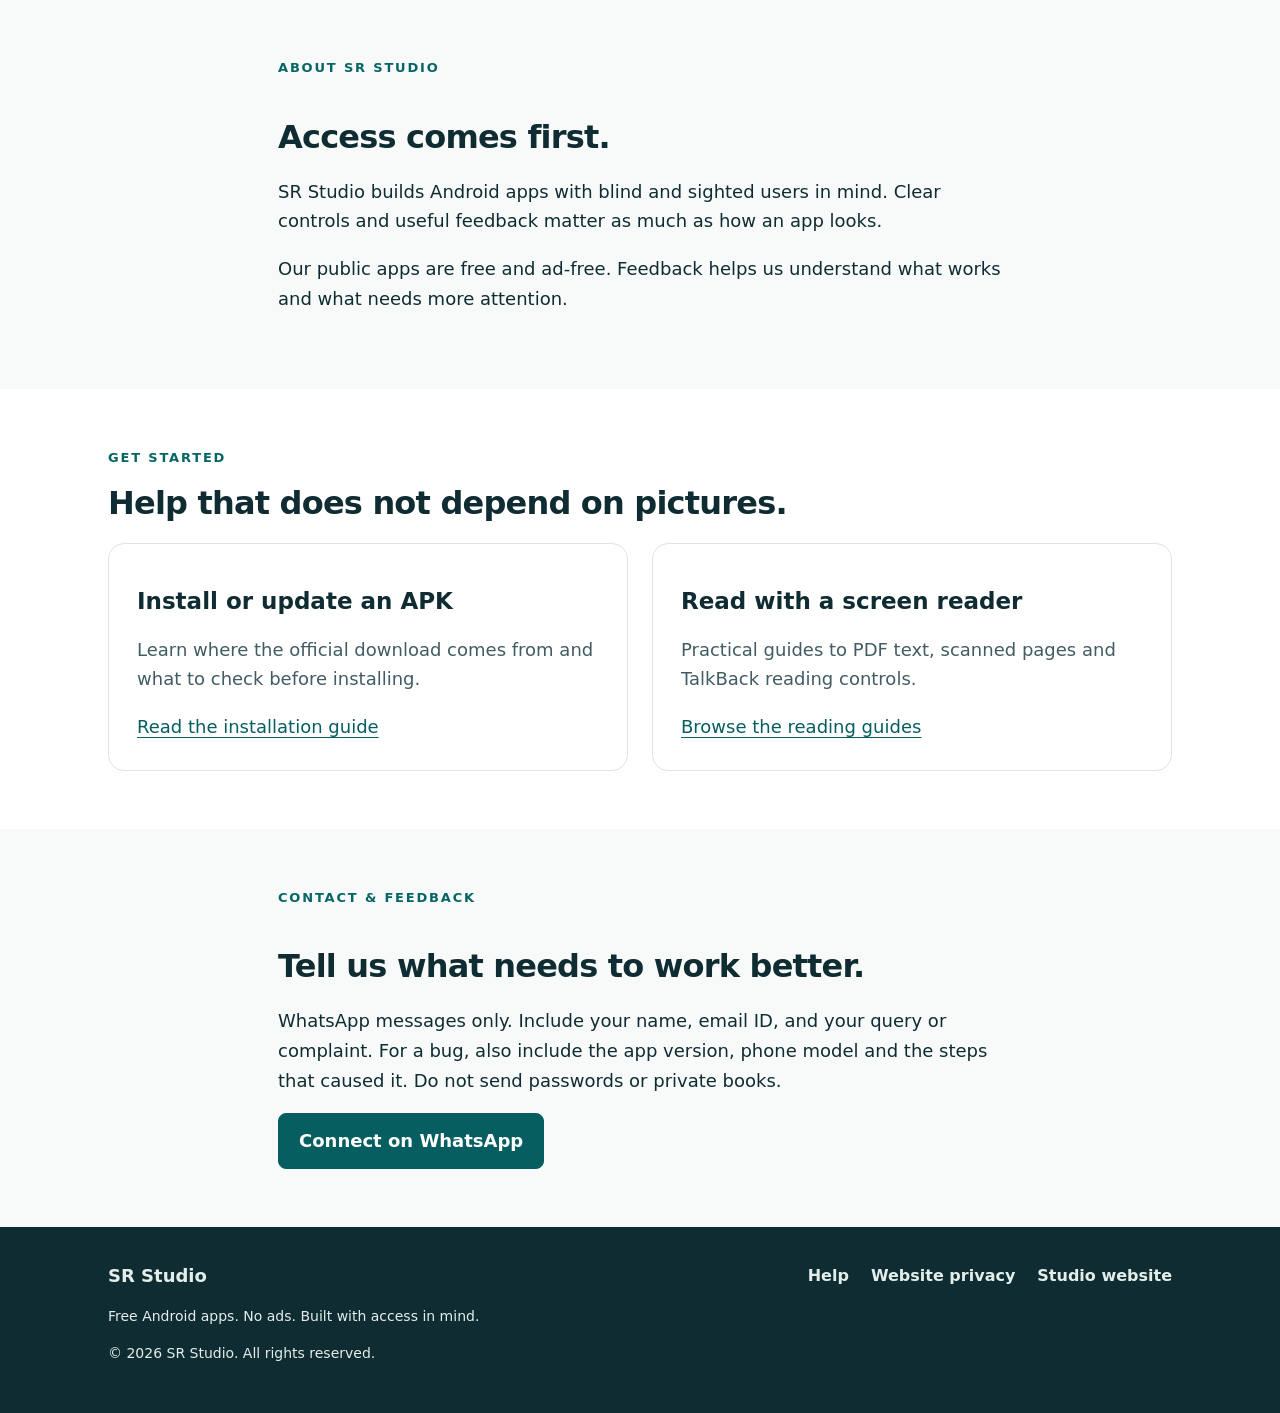
==== commit 7bffd459: "Add Status Keeper page + version.json (0.2.0 code 3, apkUrl pending release), Reshu Zone v0.4.13 pri" ====
--- a/index.html
+++ b/index.html
@@ -56,7 +56,7 @@
 <section class="section" id="apps">
 <div class="wrap">
 <p class="eyebrow">Our apps</p>
-<h2>One ready to download. One in development.</h2>
+<h2>Downloads, testing and development.</h2>
 <div class="grid">
 <article class="card">
 <span class="badge">Public download available</span>
@@ -69,6 +69,25 @@
 <strong>Download</strong>71.9 MiB · Android APK</li>
 </ul>
 <a class="button primary" href="reshu/">Reshu details &amp; download</a>
+</article>
+<article class="card">
+<span class="badge">Public download available</span>
+<h3>Reshu Zone</h3>
+<p>An audio game hub for blind players: driving and target games with speaker-friendly sound cues, no headphones required.</p>
+<ul class="facts">
+<li>
+<strong>Version</strong>0.4.13</li>
+<li>
+<strong>Download</strong>2.9 MiB · Android APK</li>
+</ul>
+<a class="button primary" href="https://srstudio.dpdns.org/apps/reshu-zone/">Reshu Zone details &amp; download</a>
+</article>
+<article class="card">
+<span class="badge neutral">In testing</span>
+<h3>Status Keeper</h3>
+<p>A blind-friendly WhatsApp status saver. TalkBack-first, fully offline, no ads.</p>
+<p>No public APK is available yet.</p>
+<a href="statussaver/">See Status Keeper status</a>
 </article>
 <article class="card">
 <span class="badge neutral">In development</span>
@@ -101,7 +120,7 @@
 <article class="card">
 <h3>Read with a screen reader</h3>
 <p>Practical guides to PDF text, scanned pages and TalkBack reading controls.</p>
-<a href="https://reshminabuild.netlify.app/#guides">Browse the reading guides</a>
+<a href="https://srstudio.dpdns.org/#guides">Browse the reading guides</a>
 </article>
 </div>
 </div>
@@ -122,7 +141,7 @@
 <nav aria-label="Footer navigation">
 <a href="help/">Help</a>
 <a href="privacy/">Website privacy</a>
-<a href="https://reshminabuild.netlify.app/">Studio website</a>
+<a href="https://srstudio.dpdns.org/">Studio website</a>
 </nav>
 </div>
 <p>Free Android apps. No ads. Built with access in mind.</p>
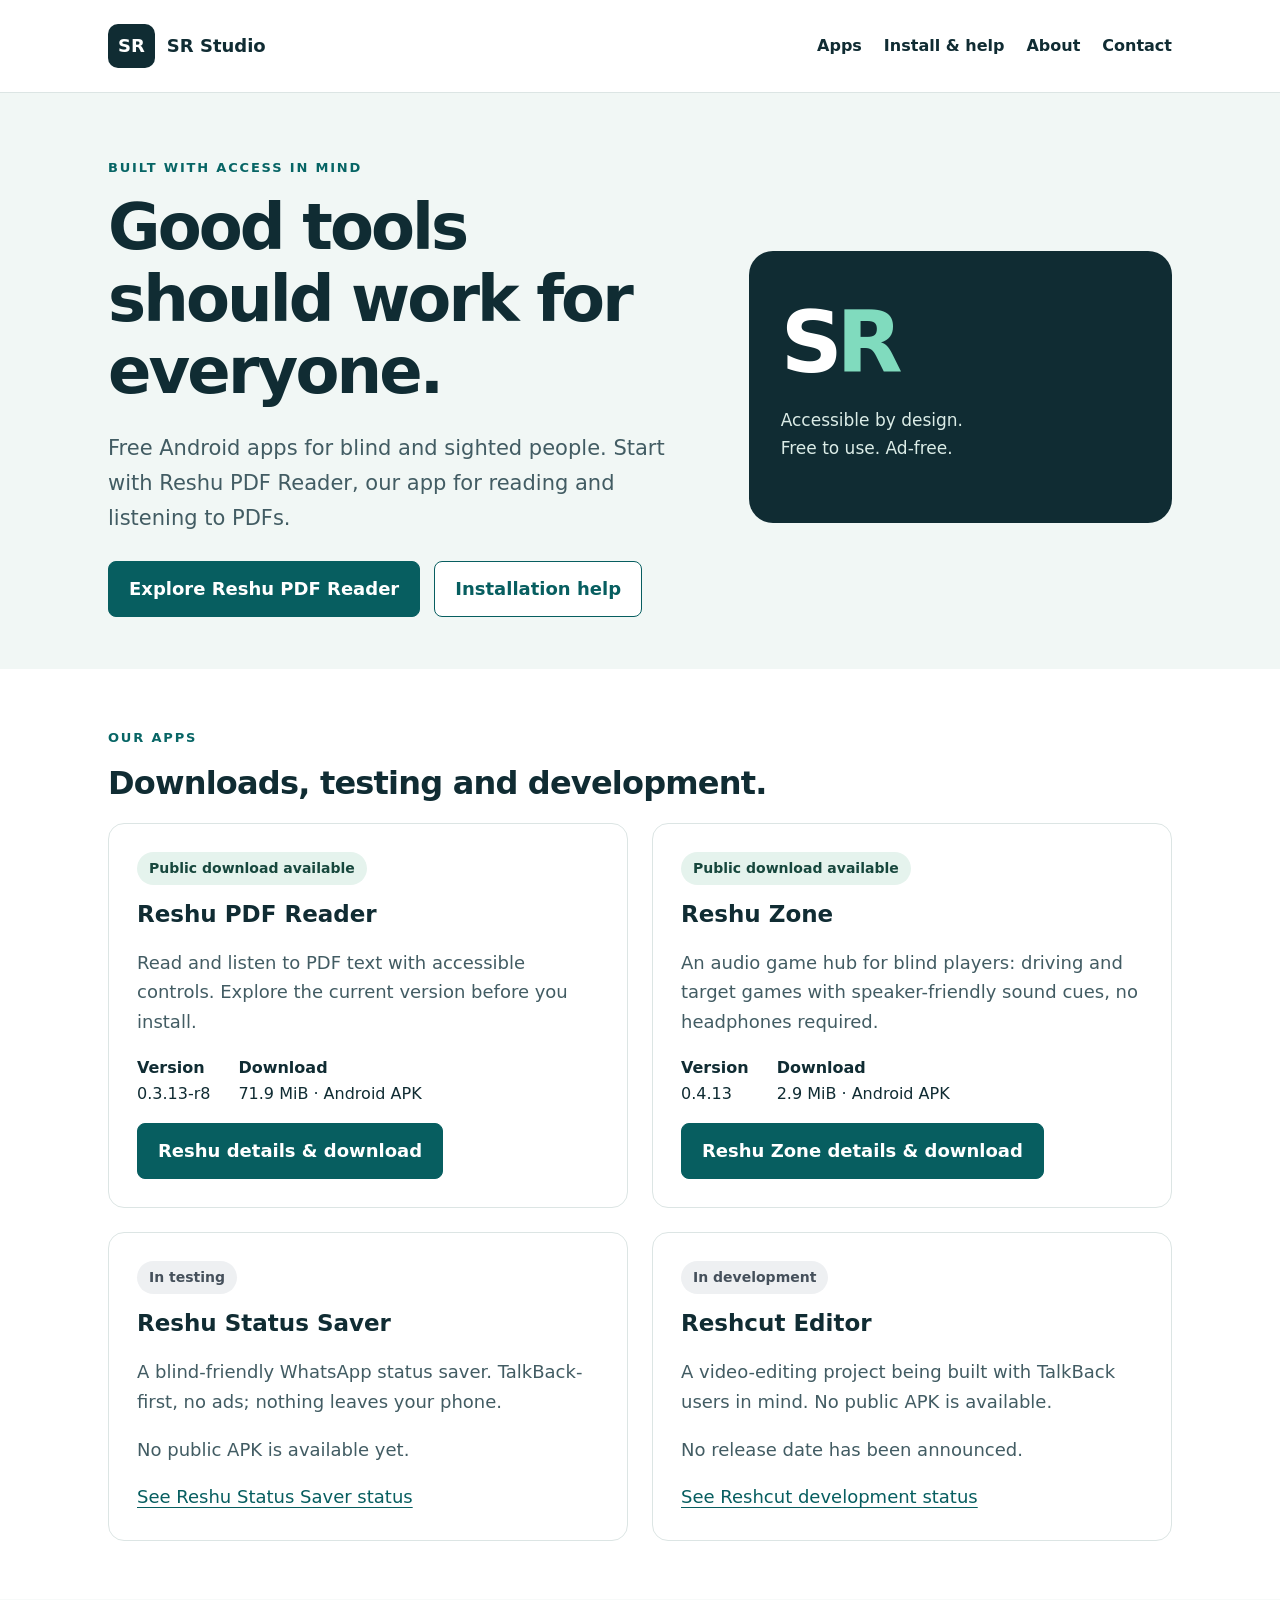
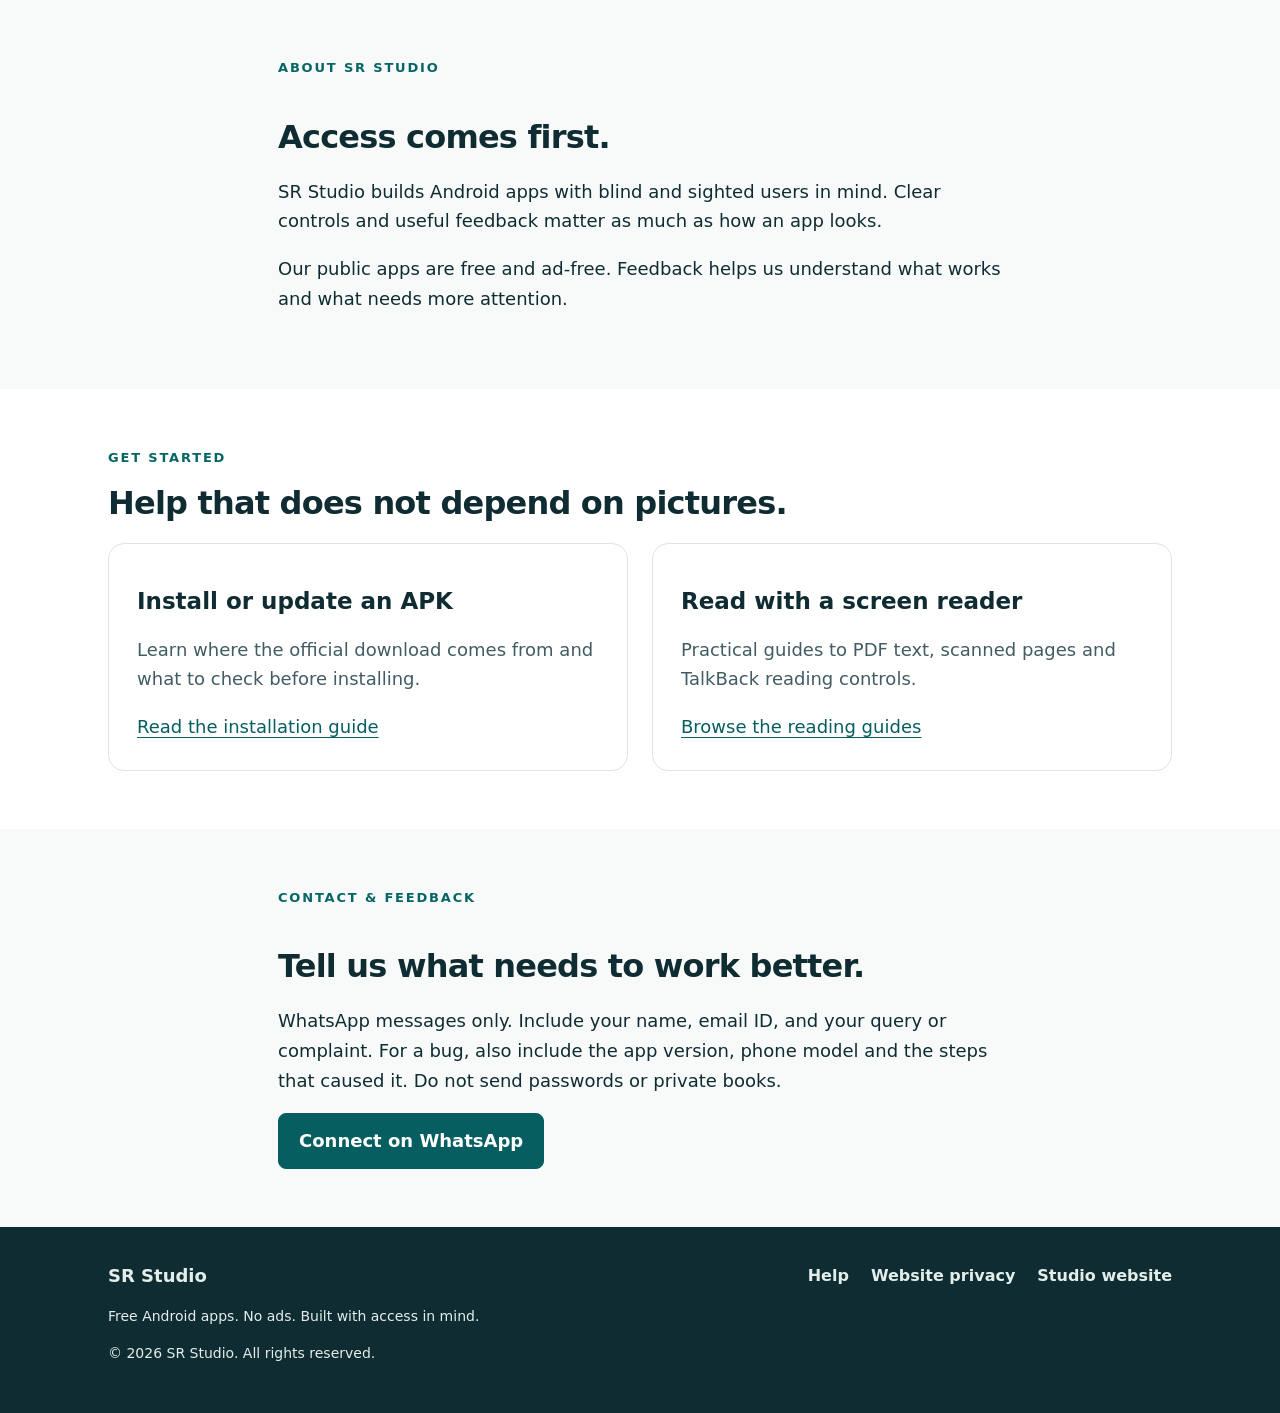
==== commit bbe62fa4: "Rename to Reshu Status Saver (com.srstudio.statussaver); correct permission wording: INTERNET bundle" ====
--- a/index.html
+++ b/index.html
@@ -84,10 +84,10 @@
 </article>
 <article class="card">
 <span class="badge neutral">In testing</span>
-<h3>Status Keeper</h3>
-<p>A blind-friendly WhatsApp status saver. TalkBack-first, fully offline, no ads.</p>
+<h3>Reshu Status Saver</h3>
+<p>A blind-friendly WhatsApp status saver. TalkBack-first, no ads; nothing leaves your phone.</p>
 <p>No public APK is available yet.</p>
-<a href="statussaver/">See Status Keeper status</a>
+<a href="statussaver/">See Reshu Status Saver status</a>
 </article>
 <article class="card">
 <span class="badge neutral">In development</span>
